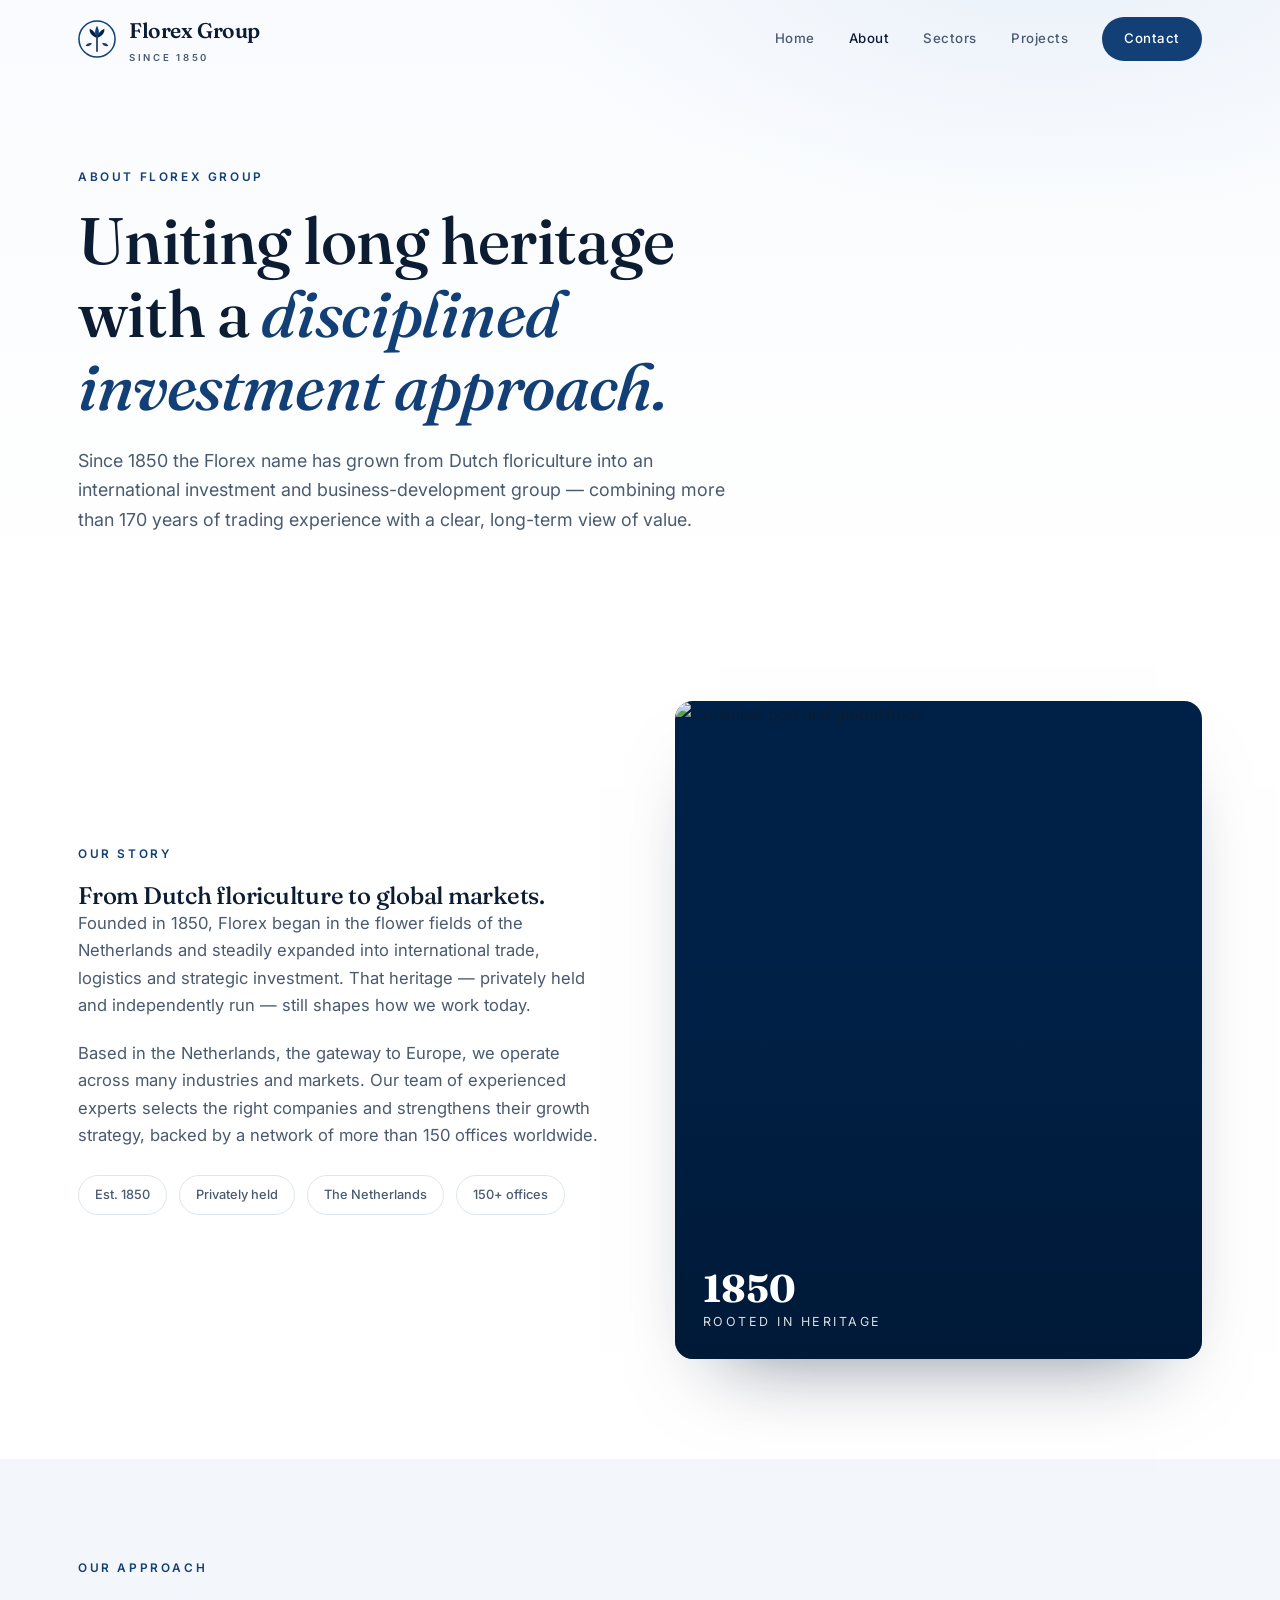
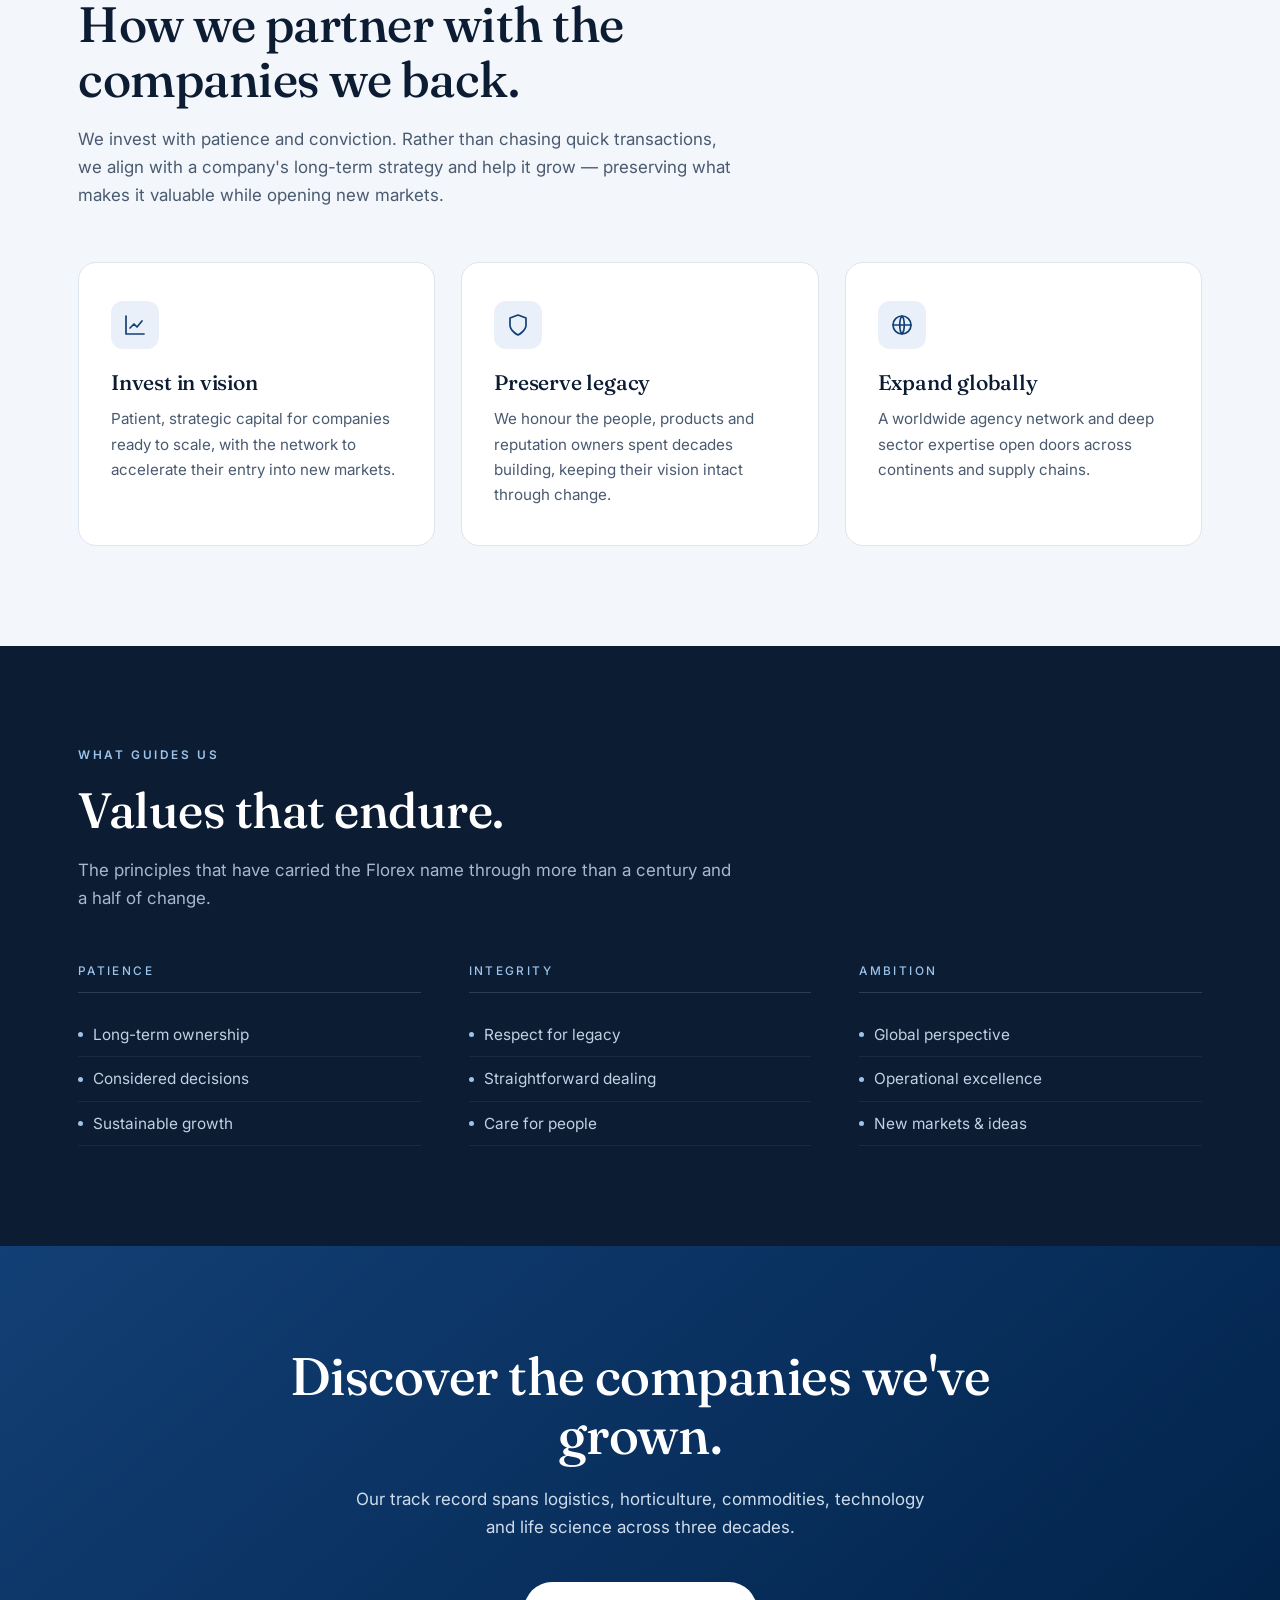
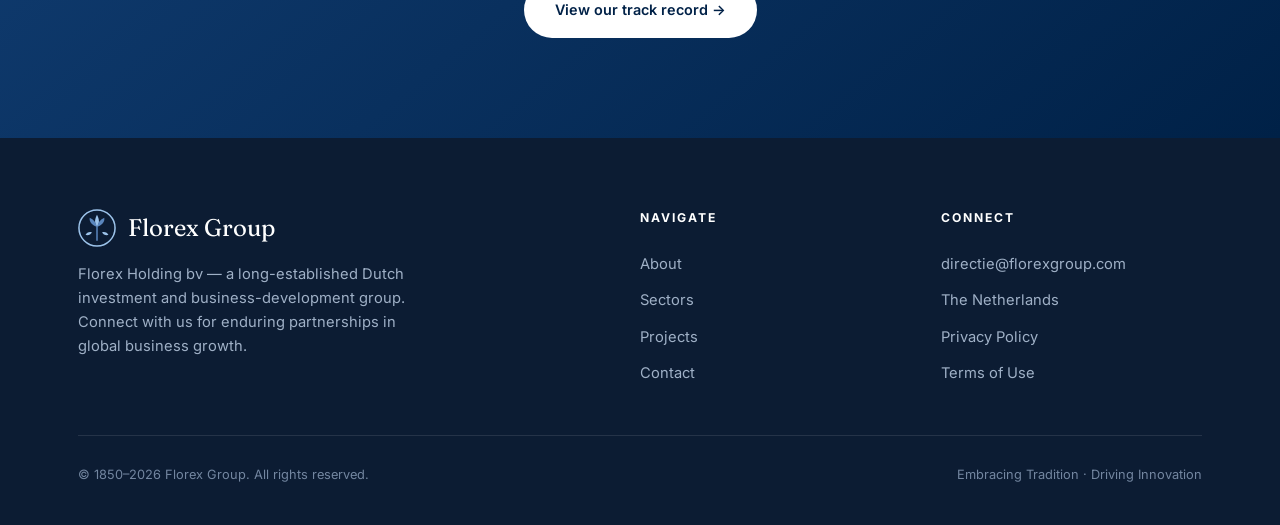
==== about.html @ 35b9a63f "Add files via upload" ====
<!DOCTYPE html>
<html lang="en">
<head>
<meta charset="UTF-8">
<meta name="viewport" content="width=device-width, initial-scale=1.0">
<title>About | Florex Group</title>
<meta name="description" content="Florex Group is a Dutch investment and business-development group established in 1850, uniting long heritage with a disciplined, long-term investment approach.">
<link rel="preconnect" href="https://fonts.googleapis.com">
<link rel="preconnect" href="https://fonts.gstatic.com" crossorigin>
<link href="https://fonts.googleapis.com/css2?family=Fraunces:opsz,wght@9..144,400;9..144,500;9..144,600&family=Inter:wght@300;400;500;600;700&display=swap" rel="stylesheet">
<link rel="stylesheet" href="styles.css">
<noscript><style>.reveal{opacity:1!important;transform:none!important}</style></noscript>
</head>
<body>

<header id="hdr">
  <div class="wrap nav">
    <a href="index.html" class="brand">
      <svg class="logo" viewBox="0 0 40 40" fill="none" aria-hidden="true">
        <circle cx="20" cy="20" r="19" stroke="#123f75" stroke-width="1.6"/>
        <path d="M20 33V19" stroke="#002147" stroke-width="1.6" stroke-linecap="round"/>
        <path d="M20 6C22.7 11 22.7 15 20 19 17.3 15 17.3 11 20 6Z" fill="#123f75"/>
        <path d="M20 19C15.3 16.9 11.7 14 12.3 9.1 16.4 10.5 19 14.1 20 19Z" fill="#002147"/>
        <path d="M20 19C24.7 16.9 28.3 14 27.7 9.1 23.6 10.5 21 14.1 20 19Z" fill="#002147"/>
        <path d="M14.6 24.5C11.6 23.8 9 24.8 8 27.4 11 28 13.6 27 14.6 24.5Z" fill="#123f75"/>
        <path d="M25.4 24.5C28.4 23.8 31 24.8 32 27.4 29 28 26.4 27 25.4 24.5Z" fill="#123f75"/>
      </svg>
      <span>Florex Group<small>Since 1850</small></span>
    </a>
    <nav class="menu" id="menu">
      <a href="index.html">Home</a>
      <a href="about.html" class="active">About</a>
      <a href="sectors.html">Sectors</a>
      <a href="projects.html">Projects</a>
      <a class="cta" href="contact.html">Contact</a>
    </nav>
    <button class="burger" id="burger" aria-label="Menu"><span></span><span></span><span></span></button>
  </div>
</header>

<section class="page-hero">
  <div class="wrap">
    <div class="eyebrow reveal">About Florex Group</div>
    <h1 class="reveal">Uniting long heritage with a <em>disciplined investment approach.</em></h1>
    <p class="reveal">Since 1850 the Florex name has grown from Dutch floriculture into an international investment and business-development group — combining more than 170 years of trading experience with a clear, long-term view of value.</p>
  </div>
</section>

<!-- STORY -->
<section>
  <div class="wrap feature">
    <div class="reveal">
      <div class="eyebrow">Our story</div>
      <h2>From Dutch floriculture to global markets.</h2>
      <p>Founded in 1850, Florex began in the flower fields of the Netherlands and steadily expanded into international trade, logistics and strategic investment. That heritage — privately held and independently run — still shapes how we work today.</p>
      <p>Based in the Netherlands, the gateway to Europe, we operate across many industries and markets. Our team of experienced experts selects the right companies and strengthens their growth strategy, backed by a network of more than 150 offices worldwide.</p>
      <div class="pillars">
        <span class="pill">Est. 1850</span>
        <span class="pill">Privately held</span>
        <span class="pill">The Netherlands</span>
        <span class="pill">150+ offices</span>
      </div>
    </div>
    <div class="feature-visual reveal">
      <img src="https://commons.wikimedia.org/wiki/Special:FilePath/Container%20port%20-%20panoramio.jpg?width=900"
           alt="Container port and global trade" loading="lazy" referrerpolicy="no-referrer">
      <div class="est"><b>1850</b><span>Rooted in heritage</span></div>
    </div>
  </div>
</section>

<!-- APPROACH -->
<section class="alt">
  <div class="wrap">
    <div class="sec-head reveal">
      <div class="eyebrow">Our approach</div>
      <h2>How we partner with the companies we back.</h2>
      <p>We invest with patience and conviction. Rather than chasing quick transactions, we align with a company's long-term strategy and help it grow — preserving what makes it valuable while opening new markets.</p>
    </div>
    <div class="cards3">
      <div class="card reveal">
        <div class="ico"><svg width="24" height="24" viewBox="0 0 24 24" fill="none" stroke="currentColor" stroke-width="1.7" stroke-linecap="round" stroke-linejoin="round"><path d="M3 3v18h18"/><path d="m7 15 4-4 3 3 5-6"/></svg></div>
        <h3>Invest in vision</h3>
        <p>Patient, strategic capital for companies ready to scale, with the network to accelerate their entry into new markets.</p>
      </div>
      <div class="card reveal">
        <div class="ico"><svg width="24" height="24" viewBox="0 0 24 24" fill="none" stroke="currentColor" stroke-width="1.7" stroke-linecap="round" stroke-linejoin="round"><path d="M12 22s8-4 8-10V5l-8-3-8 3v7c0 6 8 10 8 10Z"/></svg></div>
        <h3>Preserve legacy</h3>
        <p>We honour the people, products and reputation owners spent decades building, keeping their vision intact through change.</p>
      </div>
      <div class="card reveal">
        <div class="ico"><svg width="24" height="24" viewBox="0 0 24 24" fill="none" stroke="currentColor" stroke-width="1.7" stroke-linecap="round" stroke-linejoin="round"><circle cx="12" cy="12" r="9"/><path d="M3 12h18M12 3c3 3 3 15 0 18M12 3c-3 3-3 15 0 18"/></svg></div>
        <h3>Expand globally</h3>
        <p>A worldwide agency network and deep sector expertise open doors across continents and supply chains.</p>
      </div>
    </div>
  </div>
</section>

<!-- VALUES -->
<section class="dark">
  <div class="wrap">
    <div class="sec-head reveal">
      <div class="eyebrow">What guides us</div>
      <h2>Values that endure.</h2>
      <p>The principles that have carried the Florex name through more than a century and a half of change.</p>
    </div>
    <div class="exp-cols">
      <div class="exp-col reveal">
        <h4>Patience</h4>
        <ul><li>Long-term ownership</li><li>Considered decisions</li><li>Sustainable growth</li></ul>
      </div>
      <div class="exp-col reveal">
        <h4>Integrity</h4>
        <ul><li>Respect for legacy</li><li>Straightforward dealing</li><li>Care for people</li></ul>
      </div>
      <div class="exp-col reveal">
        <h4>Ambition</h4>
        <ul><li>Global perspective</li><li>Operational excellence</li><li>New markets &amp; ideas</li></ul>
      </div>
    </div>
  </div>
</section>

<!-- CTA -->
<section class="cta-band">
  <div class="wrap reveal">
    <h2>Discover the companies we've grown.</h2>
    <p>Our track record spans logistics, horticulture, commodities, technology and life science across three decades.</p>
    <a class="btn btn-primary" href="projects.html">View our track record →</a>
  </div>
</section>

<footer>
  <div class="wrap">
    <div class="foot-top">
      <div>
        <div class="foot-brand">
          <svg class="logo" viewBox="0 0 40 40" fill="none" aria-hidden="true">
            <circle cx="20" cy="20" r="19" stroke="#9cc3ea" stroke-width="1.6"/>
            <path d="M20 33V19" stroke="#5a86bd" stroke-width="1.6" stroke-linecap="round"/>
            <path d="M20 6C22.7 11 22.7 15 20 19 17.3 15 17.3 11 20 6Z" fill="#9cc3ea"/>
            <path d="M20 19C15.3 16.9 11.7 14 12.3 9.1 16.4 10.5 19 14.1 20 19Z" fill="#5a86bd"/>
            <path d="M20 19C24.7 16.9 28.3 14 27.7 9.1 23.6 10.5 21 14.1 20 19Z" fill="#5a86bd"/>
            <path d="M14.6 24.5C11.6 23.8 9 24.8 8 27.4 11 28 13.6 27 14.6 24.5Z" fill="#9cc3ea"/>
            <path d="M25.4 24.5C28.4 23.8 31 24.8 32 27.4 29 28 26.4 27 25.4 24.5Z" fill="#9cc3ea"/>
          </svg>
          Florex Group
        </div>
        <p>Florex Holding bv — a long-established Dutch investment and business-development group. Connect with us for enduring partnerships in global business growth.</p>
      </div>
      <div class="foot-col">
        <h5>Navigate</h5>
        <a href="about.html">About</a>
        <a href="sectors.html">Sectors</a>
        <a href="projects.html">Projects</a>
        <a href="contact.html">Contact</a>
      </div>
      <div class="foot-col">
        <h5>Connect</h5>
        <a href="mailto:directie@florexgroup.com">directie@florexgroup.com</a>
        <a href="contact.html">The Netherlands</a>
        <a href="#">Privacy Policy</a>
        <a href="#">Terms of Use</a>
      </div>
    </div>
    <div class="foot-bottom">
      <span>© 1850–2026 Florex Group. All rights reserved.</span>
      <span>Embracing Tradition · Driving Innovation</span>
    </div>
  </div>
</footer>

<script src="script.js"></script>
</body>
</html>
---- styles.css ----
/* ============================================================
   Florex Group — shared stylesheet (Oxford blue)
   ============================================================ */
:root{
  --bg:#ffffff;
  --bg-alt:#f3f6fb;
  --ink:#0c1c33;
  --ink-soft:#4a5a70;
  --line:#dde5ef;
  --blue:#123f75;          /* primary */
  --blue-dark:#002147;     /* Oxford blue — hero & dark sections */
  --blue-soft:#e9f0f9;
  --accent:#3f7cc0;        /* brighter accent */
  --accent-light:#9cc3ea;  /* light accent on dark */
  --maxw:1180px;
  --radius:18px;
}
*{box-sizing:border-box;margin:0;padding:0}
html{scroll-behavior:smooth}
body{
  font-family:'Inter',system-ui,-apple-system,sans-serif;
  color:var(--ink);background:var(--bg);line-height:1.65;
  -webkit-font-smoothing:antialiased;overflow-x:hidden;
}
h1,h2,h3,h4{font-family:'Fraunces',Georgia,serif;font-weight:500;line-height:1.12;letter-spacing:-.01em}
a{color:inherit;text-decoration:none}
img{max-width:100%;display:block}
.wrap{max-width:var(--maxw);margin:0 auto;padding:0 28px}
.eyebrow{font-family:'Inter';font-size:.74rem;font-weight:600;letter-spacing:.22em;text-transform:uppercase;color:var(--blue);margin-bottom:18px}

/* ---------- Buttons ---------- */
.btn{display:inline-flex;align-items:center;gap:10px;padding:15px 30px;border-radius:100px;font-weight:600;font-size:.9rem;transition:.25s;cursor:pointer;border:1px solid transparent}
.btn-primary{background:var(--blue);color:#fff}
.btn-primary:hover{background:var(--blue-dark);transform:translateY(-2px);box-shadow:0 14px 30px -12px rgba(18,63,117,.55)}
.btn-ghost{border-color:var(--line);color:var(--ink)}
.btn-ghost:hover{border-color:var(--blue);color:var(--blue)}

/* ---------- Header ---------- */
header{position:fixed;top:0;left:0;right:0;z-index:100;transition:.35s ease;background:rgba(255,255,255,0);border-bottom:1px solid transparent}
header.scrolled{background:rgba(255,255,255,.9);backdrop-filter:blur(14px);border-bottom:1px solid var(--line)}
.nav{display:flex;align-items:center;justify-content:space-between;height:78px}
.brand{display:flex;align-items:center;gap:13px;font-family:'Fraunces';font-size:1.32rem;font-weight:600;letter-spacing:-.02em}
.logo{width:38px;height:38px;flex:none}
.brand small{display:block;font-family:'Inter';font-size:.6rem;font-weight:600;letter-spacing:.28em;text-transform:uppercase;color:var(--ink-soft);margin-top:2px}
.menu{display:flex;gap:34px;align-items:center}
.menu a{font-size:.83rem;font-weight:500;letter-spacing:.04em;color:var(--ink-soft);transition:.2s}
.menu a:hover,.menu a.active{color:var(--ink)}
.menu a.cta{background:var(--blue);color:#fff;padding:11px 22px;border-radius:100px}
.menu a.cta:hover{background:var(--blue-dark)}
.burger{display:none;flex-direction:column;gap:5px;cursor:pointer;background:none;border:0}
.burger span{width:24px;height:2px;background:var(--ink);transition:.3s}

/* header sitting over a dark hero (home) */
header.on-dark:not(.scrolled) .brand{color:#fff}
header.on-dark:not(.scrolled) .brand small{color:rgba(255,255,255,.78)}
header.on-dark:not(.scrolled) .brand .logo circle{stroke:var(--accent-light)}
header.on-dark:not(.scrolled) .brand .logo path{fill:#cfe0f4;stroke:#cfe0f4}
header.on-dark:not(.scrolled) .burger span{background:#fff}
@media(min-width:901px){
  header.on-dark:not(.scrolled) .menu a{color:rgba(255,255,255,.85)}
  header.on-dark:not(.scrolled) .menu a:hover,header.on-dark:not(.scrolled) .menu a.active{color:#fff}
  header.on-dark:not(.scrolled) .menu a.cta{background:#fff;color:var(--blue-dark)}
  header.on-dark:not(.scrolled) .menu a.cta:hover{background:#eaf1fb}
}

/* ---------- Page hero (inner pages) ---------- */
.page-hero{padding:168px 0 66px;background:
  radial-gradient(900px 500px at 82% -12%, var(--blue-soft) 0%, rgba(233,240,249,0) 60%),
  linear-gradient(180deg,#f9fbfe,#fff)}
.page-hero .eyebrow{margin-bottom:16px}
.page-hero h1{font-size:clamp(2.4rem,5.4vw,4.1rem);max-width:17ch}
.page-hero h1 em{font-style:italic;color:var(--blue)}
.page-hero p{font-size:1.12rem;color:var(--ink-soft);max-width:60ch;margin-top:22px}

/* ---------- Home hero ---------- */
.hero{position:relative;padding:170px 0 92px;overflow:hidden;color:#eaf1fb}
.hero-bg{position:absolute;inset:0;z-index:-1;background:var(--blue-dark)}
.hero-grid{display:grid;grid-template-columns:1.05fr .95fr;gap:60px;align-items:center}
.wordmark{display:inline-flex;align-items:center;gap:10px;font-family:'Fraunces';font-weight:600;font-size:1rem;letter-spacing:.02em;color:var(--accent-light);margin-bottom:22px}
.wordmark::after{content:"";flex:1;height:1px;width:54px;background:linear-gradient(90deg,var(--accent-light),transparent)}
.hero h1{font-size:clamp(2.5rem,5.2vw,4.4rem);max-width:16ch;color:#fff}
.hero h1 em{font-style:italic;color:var(--accent-light)}
.hero p.lead{font-size:1.14rem;color:#c4d4e8;max-width:52ch;margin-top:26px}
.hero-actions{display:flex;gap:16px;flex-wrap:wrap;margin-top:38px}
.hero .btn-primary{background:#fff;color:var(--blue-dark)}
.hero .btn-primary:hover{background:#eaf1fb;box-shadow:0 14px 30px -12px rgba(0,0,0,.45)}
.hero .btn-ghost{border-color:rgba(255,255,255,.35);color:#fff}
.hero .btn-ghost:hover{border-color:#fff;color:#fff}

.hero-media{position:relative}
.hero-photo{position:relative;aspect-ratio:4/5;border-radius:26px;overflow:hidden;box-shadow:0 40px 80px -40px rgba(0,20,50,.65);border:1px solid rgba(255,255,255,.12)}
.hero-photo img{width:100%;height:100%;object-fit:cover;transform:scale(1.02);transition:transform 8s ease}
.hero-photo:hover img{transform:scale(1.1)}
.hero-photo::after{content:"";position:absolute;inset:0;background:linear-gradient(180deg,rgba(0,33,71,0) 55%,rgba(0,20,45,.5) 100%)}
.photo-cap{position:absolute;left:20px;bottom:18px;z-index:2;color:#fff;font-size:.78rem;letter-spacing:.03em;text-shadow:0 1px 8px rgba(0,0,0,.6)}
.hero-badge{position:absolute;top:-22px;left:-22px;z-index:3;background:#fff;border:1px solid var(--line);border-radius:18px;padding:16px 20px;box-shadow:0 20px 40px -22px rgba(0,20,50,.5)}
.hero-badge b{font-family:'Fraunces';font-size:1.7rem;color:var(--blue);display:block;line-height:1}
.hero-badge span{font-size:.64rem;letter-spacing:.22em;text-transform:uppercase;color:var(--ink-soft)}
.hero-chip{position:absolute;bottom:-20px;right:-14px;z-index:3;background:var(--ink);color:#eaf1fb;border-radius:14px;padding:13px 18px;box-shadow:0 20px 40px -22px rgba(0,20,50,.6);display:flex;align-items:center;gap:10px;font-size:.82rem;font-weight:500}
.hero-chip svg{color:var(--accent-light);flex:none}

/* ---------- Stats ---------- */
.stats{display:grid;grid-template-columns:repeat(4,1fr);gap:26px;margin-top:80px;padding-top:50px;border-top:1px solid rgba(255,255,255,.18)}
.stat .num{font-family:'Fraunces';font-size:clamp(2.1rem,4vw,3rem);color:#fff;line-height:1}
.stat .num span{color:var(--accent-light)}
.stat .lbl{font-size:.82rem;color:#aec2dc;margin-top:10px;letter-spacing:.02em}
.stats.on-light{border-top-color:var(--line)}
.stats.on-light .num{color:var(--ink)}
.stats.on-light .num span{color:var(--blue)}
.stats.on-light .lbl{color:var(--ink-soft)}

/* ---------- Section base ---------- */
section{padding:100px 0}
.sec-head{max-width:660px;margin-bottom:52px}
.sec-head.center{margin-left:auto;margin-right:auto;text-align:center}
.sec-head h2{font-size:clamp(2rem,4vw,3.1rem)}
.sec-head p{color:var(--ink-soft);font-size:1.06rem;margin-top:18px}
.alt{background:var(--bg-alt)}

/* ---------- Two-column feature ---------- */
.feature{display:grid;grid-template-columns:1fr 1fr;gap:70px;align-items:center}
.feature p{color:var(--ink-soft);font-size:1.04rem;margin-bottom:20px}
.feature-visual{position:relative;aspect-ratio:4/5;border-radius:var(--radius);overflow:hidden;background:var(--blue-dark);box-shadow:0 40px 80px -46px rgba(0,20,50,.55)}
.feature-visual img{position:absolute;inset:0;width:100%;height:100%;object-fit:cover}
.feature-visual::after{content:"";position:absolute;inset:0;background:linear-gradient(180deg,rgba(0,33,71,.05) 40%,rgba(0,20,45,.6) 100%)}
.feature-visual .est{position:absolute;left:28px;bottom:26px;color:#fff;z-index:2}
.feature-visual .est b{font-family:'Fraunces';font-size:2.4rem;display:block;line-height:1}
.feature-visual .est span{font-size:.78rem;letter-spacing:.2em;text-transform:uppercase;opacity:.85}
.pillars{display:flex;gap:12px;flex-wrap:wrap;margin-top:26px}
.pill{font-size:.8rem;font-weight:500;padding:8px 16px;border-radius:100px;background:#fff;border:1px solid var(--line);color:var(--ink-soft)}

/* ---------- Approach cards ---------- */
.cards3{display:grid;grid-template-columns:repeat(3,1fr);gap:26px}
.card{background:#fff;border:1px solid var(--line);border-radius:var(--radius);padding:38px 32px;transition:.3s}
.card:hover{transform:translateY(-6px);box-shadow:0 24px 48px -28px rgba(0,20,50,.28);border-color:var(--blue-soft)}
.card .ico{width:48px;height:48px;border-radius:12px;background:var(--blue-soft);display:flex;align-items:center;justify-content:center;margin-bottom:22px;color:var(--blue)}
.card h3{font-size:1.32rem;margin-bottom:12px}
.card p{color:var(--ink-soft);font-size:.95rem}

/* ---------- Sector image cards ---------- */
.sector-grid{display:grid;grid-template-columns:repeat(3,1fr);gap:24px}
.sector{position:relative;border-radius:var(--radius);overflow:hidden;aspect-ratio:4/3;background:var(--blue-dark);border:1px solid var(--line)}
.sector img{position:absolute;inset:0;width:100%;height:100%;object-fit:cover;transition:transform .6s ease}
.sector:hover img{transform:scale(1.07)}
.sector::after{content:"";position:absolute;inset:0;background:linear-gradient(180deg,rgba(0,20,45,.05) 30%,rgba(0,18,40,.82) 100%)}
.sector .label{position:absolute;left:22px;right:22px;bottom:20px;z-index:2;color:#fff}
.sector .label h3{font-size:1.3rem;margin-bottom:6px}
.sector .label p{font-size:.85rem;color:#cfdcec;line-height:1.5}
.sector .tagpill{position:absolute;top:16px;left:16px;z-index:2;font-size:.66rem;font-weight:600;letter-spacing:.12em;text-transform:uppercase;color:#fff;background:rgba(255,255,255,.16);backdrop-filter:blur(4px);padding:6px 12px;border-radius:100px}

/* ---------- Expertise lists (dark) ---------- */
.dark{background:var(--ink);color:#dbe5f1}
.dark .sec-head h2{color:#fff}
.dark .sec-head p{color:#a8b8cd}
.dark .eyebrow{color:var(--accent-light)}
.exp-cols{display:grid;grid-template-columns:repeat(3,1fr);gap:48px}
.exp-col h4{font-family:'Inter';font-size:.74rem;letter-spacing:.2em;text-transform:uppercase;color:var(--accent-light);margin-bottom:20px;padding-bottom:14px;border-bottom:1px solid rgba(255,255,255,.14)}
.exp-col ul{list-style:none}
.exp-col li{padding:9px 0;font-size:.96rem;color:#c3d0e2;border-bottom:1px solid rgba(255,255,255,.06);transition:.2s;display:flex;align-items:center;gap:10px}
.exp-col li:hover{color:#fff;padding-left:6px}
.exp-col li::before{content:"";width:5px;height:5px;border-radius:50%;background:var(--accent-light);flex:none}

/* ---------- Projects grid ---------- */
.filters{display:flex;gap:10px;flex-wrap:wrap;margin-top:36px}
.filters button{font-family:'Inter';font-size:.82rem;font-weight:500;padding:9px 18px;border-radius:100px;border:1px solid var(--line);background:#fff;color:var(--ink-soft);cursor:pointer;transition:.22s}
.filters button:hover{border-color:var(--blue);color:var(--blue)}
.filters button.active{background:var(--blue);border-color:var(--blue);color:#fff}
.grid{display:grid;grid-template-columns:repeat(3,1fr);gap:26px}
.proj{background:#fff;border:1px solid var(--line);border-radius:var(--radius);padding:32px 30px 34px;display:flex;flex-direction:column;transition:.32s;position:relative;overflow:hidden}
.proj::before{content:"";position:absolute;left:0;top:0;height:3px;width:0;background:var(--blue);transition:.4s}
.proj:hover{transform:translateY(-6px);box-shadow:0 26px 52px -30px rgba(0,20,50,.32);border-color:var(--blue-soft)}
.proj:hover::before{width:100%}
.proj .top{display:flex;justify-content:space-between;align-items:center;margin-bottom:20px}
.tag{font-size:.68rem;font-weight:600;letter-spacing:.12em;text-transform:uppercase;color:var(--blue);background:var(--blue-soft);padding:6px 12px;border-radius:100px}
.yr{font-size:.8rem;color:var(--ink-soft);font-weight:500}
.proj h3{font-size:1.42rem;margin-bottom:14px}
.proj p{color:var(--ink-soft);font-size:.94rem;flex:1}
.metrics{display:flex;gap:22px;margin:20px 0 4px;padding-top:18px;border-top:1px solid var(--line)}
.metrics .m b{font-family:'Fraunces';font-size:1.35rem;color:var(--ink);display:block;line-height:1}
.metrics .m span{font-size:.72rem;color:var(--ink-soft);letter-spacing:.02em}
.outcome{margin-top:18px;font-size:.8rem;font-weight:600;color:var(--blue);display:flex;align-items:center;gap:8px}
.outcome svg{flex:none}

/* ---------- Contact ---------- */
.contact-grid{display:grid;grid-template-columns:1.1fr .9fr;gap:60px;align-items:start}
.contact-card{background:#fff;border:1px solid var(--line);border-radius:var(--radius);padding:34px 32px;box-shadow:0 24px 48px -34px rgba(0,20,50,.3)}
.contact-item{display:flex;gap:16px;padding:18px 0;border-bottom:1px solid var(--line)}
.contact-item:last-child{border-bottom:0}
.contact-item .ico{width:42px;height:42px;border-radius:11px;background:var(--blue-soft);color:var(--blue);display:flex;align-items:center;justify-content:center;flex:none}
.contact-item h4{font-family:'Inter';font-size:.7rem;letter-spacing:.16em;text-transform:uppercase;color:var(--ink-soft);margin-bottom:4px}
.contact-item a,.contact-item p{font-size:1rem;color:var(--ink)}
.contact-item a:hover{color:var(--blue)}

/* ---------- CTA band ---------- */
.cta-band{background:linear-gradient(140deg,var(--blue) 0%,var(--blue-dark) 100%);color:#fff;text-align:center}
.cta-band h2{font-size:clamp(2.1rem,4.5vw,3.3rem);max-width:22ch;margin:0 auto}
.cta-band p{color:#cfdcec;max-width:54ch;margin:22px auto 40px;font-size:1.06rem}
.cta-band .btn-primary{background:#fff;color:var(--blue-dark)}
.cta-band .btn-primary:hover{background:#eef3fb;box-shadow:0 14px 30px -12px rgba(0,0,0,.4)}

/* ---------- Footer ---------- */
footer{background:var(--ink);color:#9fb0c6;padding:70px 0 40px}
.foot-top{display:grid;grid-template-columns:2fr 1fr 1fr;gap:40px;padding-bottom:44px;border-bottom:1px solid rgba(255,255,255,.1)}
.foot-brand{font-family:'Fraunces';font-size:1.5rem;color:#fff;margin-bottom:14px;display:flex;align-items:center;gap:12px}
.foot-top p{font-size:.92rem;max-width:38ch}
.foot-col h5{color:#fff;font-family:'Inter';font-size:.76rem;letter-spacing:.16em;text-transform:uppercase;margin-bottom:18px}
.foot-col a{display:block;font-size:.92rem;padding:6px 0;color:#9fb0c6;transition:.2s}
.foot-col a:hover{color:var(--accent-light)}
.foot-bottom{padding-top:28px;font-size:.8rem;color:#7386a0;display:flex;justify-content:space-between;flex-wrap:wrap;gap:12px}

/* ---------- Reveal ---------- */
.reveal{opacity:0;transform:translateY(24px);transition:.7s cubic-bezier(.2,.7,.2,1)}
.reveal.in{opacity:1;transform:none}

/* ---------- Responsive ---------- */
@media(max-width:900px){
  .menu{position:fixed;inset:78px 0 auto 0;background:#fff;flex-direction:column;gap:0;padding:14px 28px 26px;border-bottom:1px solid var(--line);transform:translateY(-150%);transition:.4s;box-shadow:0 20px 40px -20px rgba(0,0,0,.2)}
  .menu.open{transform:none}
  .menu a{padding:14px 0;width:100%;border-bottom:1px solid var(--line);color:var(--ink-soft)}
  .menu a.cta{text-align:center;margin-top:12px;border-bottom:0;color:#fff}
  .burger{display:flex}
  .hero-grid,.feature,.cards3,.sector-grid,.exp-cols,.grid,.foot-top,.contact-grid{grid-template-columns:1fr}
  .stats{grid-template-columns:1fr 1fr;gap:30px}
  section{padding:72px 0}
  .hero{padding:128px 0 68px}
  .hero-grid{gap:52px}
  .hero-media{max-width:440px}
  .hero-badge{left:-8px}.hero-chip{right:6px}
  .page-hero{padding:138px 0 48px}
}
@media(max-width:900px) and (min-width:600px){
  .cards3,.sector-grid,.exp-cols,.grid{grid-template-columns:1fr 1fr}
}
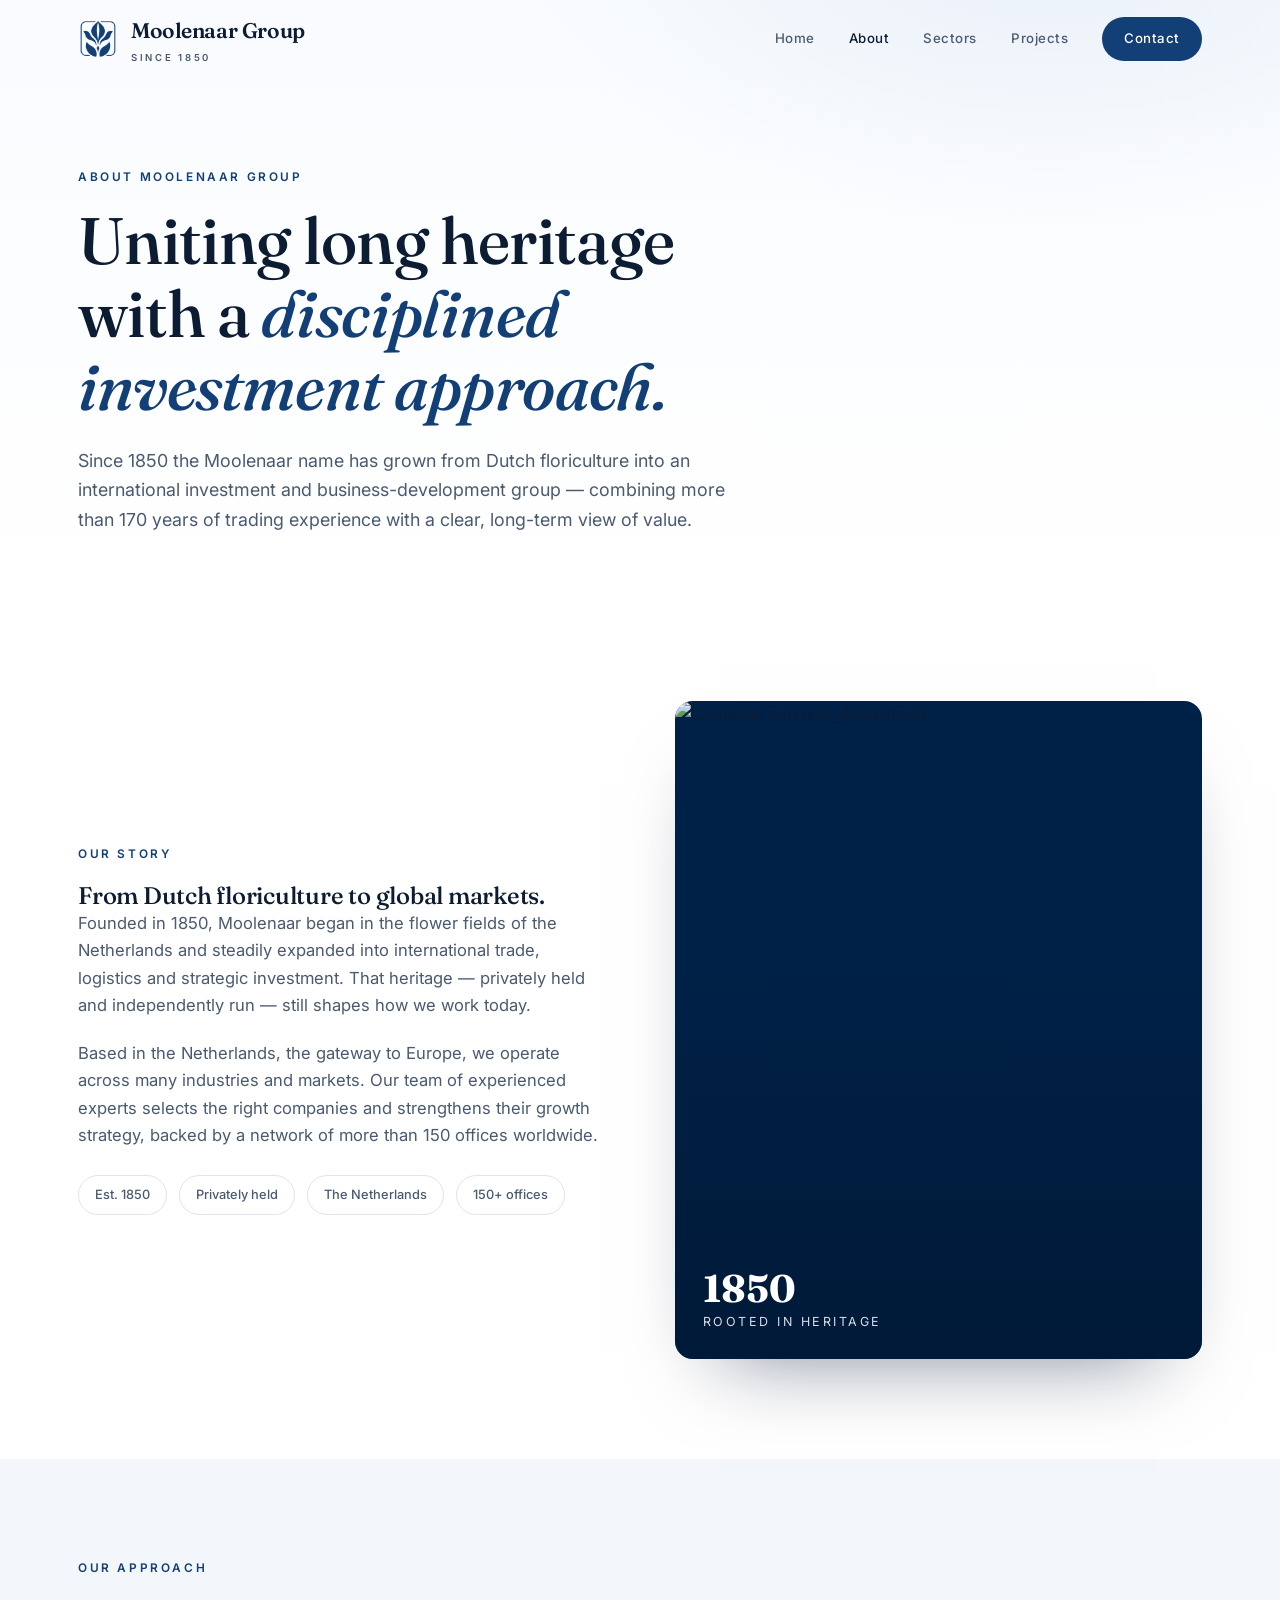
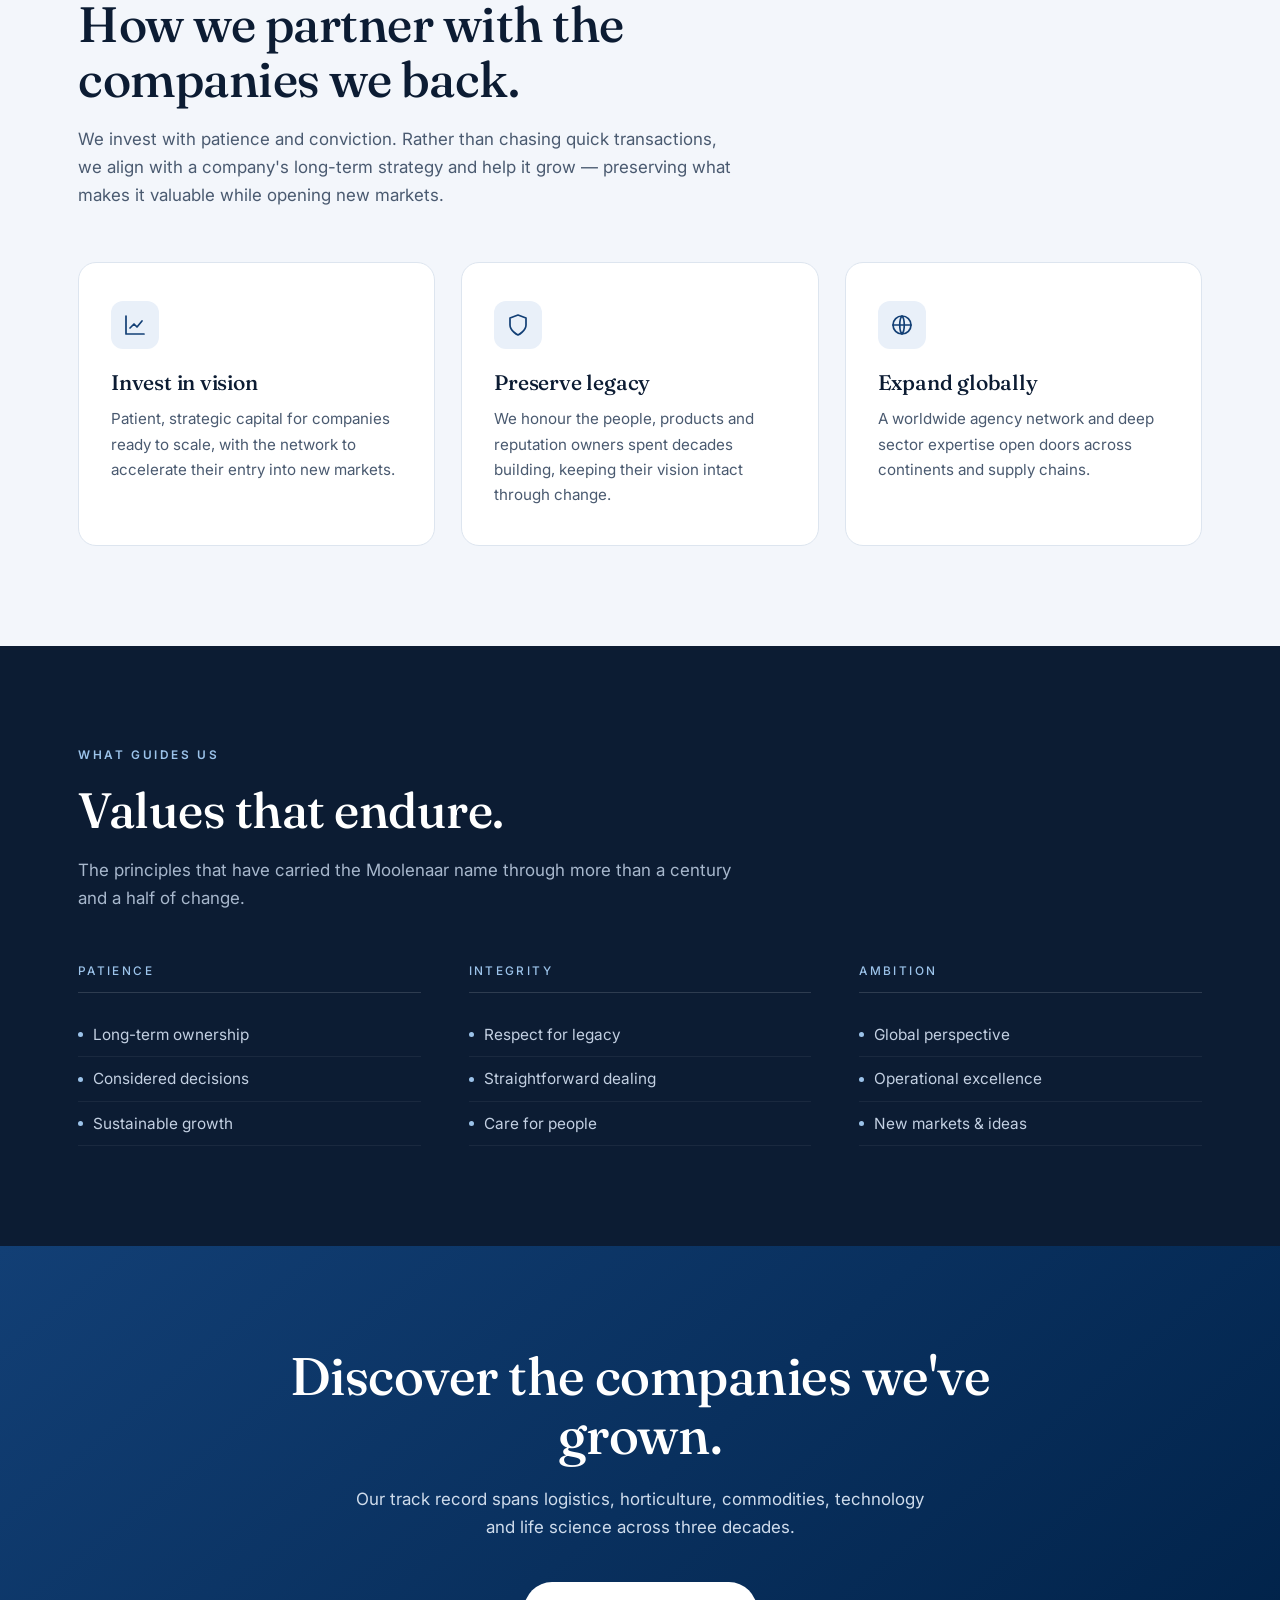
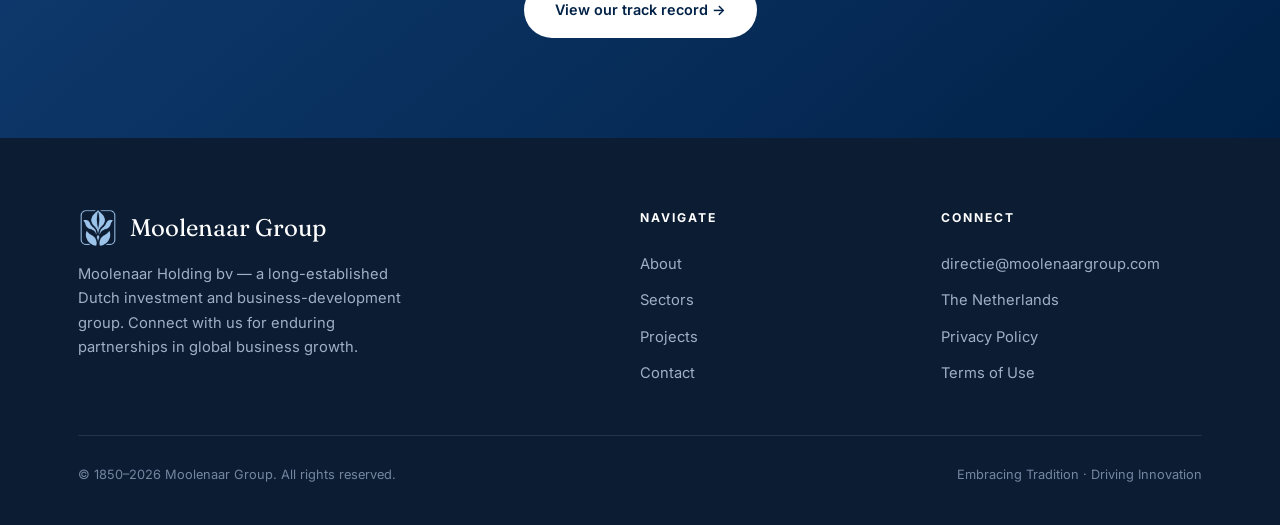
==== commit d8f27334: "Add files via upload" ====
--- a/about.html
+++ b/about.html
@@ -3,12 +3,13 @@
 <head>
 <meta charset="UTF-8">
 <meta name="viewport" content="width=device-width, initial-scale=1.0">
-<title>About | Florex Group</title>
-<meta name="description" content="Florex Group is a Dutch investment and business-development group established in 1850, uniting long heritage with a disciplined, long-term investment approach.">
+<title>About | Moolenaar Group</title>
+<meta name="description" content="Moolenaar Group is a Dutch investment and business-development group established in 1850, uniting long heritage with a disciplined, long-term investment approach.">
 <link rel="preconnect" href="https://fonts.googleapis.com">
 <link rel="preconnect" href="https://fonts.gstatic.com" crossorigin>
 <link href="https://fonts.googleapis.com/css2?family=Fraunces:opsz,wght@9..144,400;9..144,500;9..144,600&family=Inter:wght@300;400;500;600;700&display=swap" rel="stylesheet">
 <link rel="stylesheet" href="styles.css">
+<link rel="icon" type="image/png" href="logo-icon.png">
 <noscript><style>.reveal{opacity:1!important;transform:none!important}</style></noscript>
 </head>
 <body>
@@ -16,16 +17,8 @@
 <header id="hdr">
   <div class="wrap nav">
     <a href="index.html" class="brand">
-      <svg class="logo" viewBox="0 0 40 40" fill="none" aria-hidden="true">
-        <circle cx="20" cy="20" r="19" stroke="#123f75" stroke-width="1.6"/>
-        <path d="M20 33V19" stroke="#002147" stroke-width="1.6" stroke-linecap="round"/>
-        <path d="M20 6C22.7 11 22.7 15 20 19 17.3 15 17.3 11 20 6Z" fill="#123f75"/>
-        <path d="M20 19C15.3 16.9 11.7 14 12.3 9.1 16.4 10.5 19 14.1 20 19Z" fill="#002147"/>
-        <path d="M20 19C24.7 16.9 28.3 14 27.7 9.1 23.6 10.5 21 14.1 20 19Z" fill="#002147"/>
-        <path d="M14.6 24.5C11.6 23.8 9 24.8 8 27.4 11 28 13.6 27 14.6 24.5Z" fill="#123f75"/>
-        <path d="M25.4 24.5C28.4 23.8 31 24.8 32 27.4 29 28 26.4 27 25.4 24.5Z" fill="#123f75"/>
-      </svg>
-      <span>Florex Group<small>Since 1850</small></span>
+      <span class="logo" aria-hidden="true"></span>
+      <span>Moolenaar Group<small>Since 1850</small></span>
     </a>
     <nav class="menu" id="menu">
       <a href="index.html">Home</a>
@@ -40,9 +33,9 @@
 
 <section class="page-hero">
   <div class="wrap">
-    <div class="eyebrow reveal">About Florex Group</div>
+    <div class="eyebrow reveal">About Moolenaar Group</div>
     <h1 class="reveal">Uniting long heritage with a <em>disciplined investment approach.</em></h1>
-    <p class="reveal">Since 1850 the Florex name has grown from Dutch floriculture into an international investment and business-development group — combining more than 170 years of trading experience with a clear, long-term view of value.</p>
+    <p class="reveal">Since 1850 the Moolenaar name has grown from Dutch floriculture into an international investment and business-development group — combining more than 170 years of trading experience with a clear, long-term view of value.</p>
   </div>
 </section>
 
@@ -52,7 +45,7 @@
     <div class="reveal">
       <div class="eyebrow">Our story</div>
       <h2>From Dutch floriculture to global markets.</h2>
-      <p>Founded in 1850, Florex began in the flower fields of the Netherlands and steadily expanded into international trade, logistics and strategic investment. That heritage — privately held and independently run — still shapes how we work today.</p>
+      <p>Founded in 1850, Moolenaar began in the flower fields of the Netherlands and steadily expanded into international trade, logistics and strategic investment. That heritage — privately held and independently run — still shapes how we work today.</p>
       <p>Based in the Netherlands, the gateway to Europe, we operate across many industries and markets. Our team of experienced experts selects the right companies and strengthens their growth strategy, backed by a network of more than 150 offices worldwide.</p>
       <div class="pillars">
         <span class="pill">Est. 1850</span>
@@ -103,7 +96,7 @@
     <div class="sec-head reveal">
       <div class="eyebrow">What guides us</div>
       <h2>Values that endure.</h2>
-      <p>The principles that have carried the Florex name through more than a century and a half of change.</p>
+      <p>The principles that have carried the Moolenaar name through more than a century and a half of change.</p>
     </div>
     <div class="exp-cols">
       <div class="exp-col reveal">
@@ -136,18 +129,10 @@
     <div class="foot-top">
       <div>
         <div class="foot-brand">
-          <svg class="logo" viewBox="0 0 40 40" fill="none" aria-hidden="true">
-            <circle cx="20" cy="20" r="19" stroke="#9cc3ea" stroke-width="1.6"/>
-            <path d="M20 33V19" stroke="#5a86bd" stroke-width="1.6" stroke-linecap="round"/>
-            <path d="M20 6C22.7 11 22.7 15 20 19 17.3 15 17.3 11 20 6Z" fill="#9cc3ea"/>
-            <path d="M20 19C15.3 16.9 11.7 14 12.3 9.1 16.4 10.5 19 14.1 20 19Z" fill="#5a86bd"/>
-            <path d="M20 19C24.7 16.9 28.3 14 27.7 9.1 23.6 10.5 21 14.1 20 19Z" fill="#5a86bd"/>
-            <path d="M14.6 24.5C11.6 23.8 9 24.8 8 27.4 11 28 13.6 27 14.6 24.5Z" fill="#9cc3ea"/>
-            <path d="M25.4 24.5C28.4 23.8 31 24.8 32 27.4 29 28 26.4 27 25.4 24.5Z" fill="#9cc3ea"/>
-          </svg>
-          Florex Group
+          <span class="logo" aria-hidden="true"></span>
+          Moolenaar Group
         </div>
-        <p>Florex Holding bv — a long-established Dutch investment and business-development group. Connect with us for enduring partnerships in global business growth.</p>
+        <p>Moolenaar Holding bv — a long-established Dutch investment and business-development group. Connect with us for enduring partnerships in global business growth.</p>
       </div>
       <div class="foot-col">
         <h5>Navigate</h5>
@@ -158,14 +143,14 @@
       </div>
       <div class="foot-col">
         <h5>Connect</h5>
-        <a href="mailto:directie@florexgroup.com">directie@florexgroup.com</a>
+        <a href="mailto:directie@moolenaargroup.com">directie@moolenaargroup.com</a>
         <a href="contact.html">The Netherlands</a>
         <a href="#">Privacy Policy</a>
         <a href="#">Terms of Use</a>
       </div>
     </div>
     <div class="foot-bottom">
-      <span>© 1850–2026 Florex Group. All rights reserved.</span>
+      <span>© 1850–2026 Moolenaar Group. All rights reserved.</span>
       <span>Embracing Tradition · Driving Innovation</span>
     </div>
   </div>
--- a/styles.css
+++ b/styles.css
@@ -1,5 +1,5 @@
 /* ============================================================
-   Florex Group — shared stylesheet (Oxford blue)
+   Moolenaar Group — shared stylesheet (Oxford blue)
    ============================================================ */
 :root{
   --bg:#ffffff;
@@ -40,7 +40,9 @@
 header.scrolled{background:rgba(255,255,255,.9);backdrop-filter:blur(14px);border-bottom:1px solid var(--line)}
 .nav{display:flex;align-items:center;justify-content:space-between;height:78px}
 .brand{display:flex;align-items:center;gap:13px;font-family:'Fraunces';font-size:1.32rem;font-weight:600;letter-spacing:-.02em}
-.logo{width:38px;height:38px;flex:none}
+.logo{display:inline-block;width:40px;height:40px;flex:none;color:var(--blue);background-color:currentColor;-webkit-mask:url(logo-icon.png) center/contain no-repeat;mask:url(logo-icon.png) center/contain no-repeat}
+.wordmark .logo{color:#cfe0f4}
+footer .logo{color:var(--accent-light)}
 .brand small{display:block;font-family:'Inter';font-size:.6rem;font-weight:600;letter-spacing:.28em;text-transform:uppercase;color:var(--ink-soft);margin-top:2px}
 .menu{display:flex;gap:34px;align-items:center}
 .menu a{font-size:.83rem;font-weight:500;letter-spacing:.04em;color:var(--ink-soft);transition:.2s}
@@ -53,8 +55,7 @@
 /* header sitting over a dark hero (home) */
 header.on-dark:not(.scrolled) .brand{color:#fff}
 header.on-dark:not(.scrolled) .brand small{color:rgba(255,255,255,.78)}
-header.on-dark:not(.scrolled) .brand .logo circle{stroke:var(--accent-light)}
-header.on-dark:not(.scrolled) .brand .logo path{fill:#cfe0f4;stroke:#cfe0f4}
+header.on-dark:not(.scrolled) .brand .logo{color:#dbe8f7}
 header.on-dark:not(.scrolled) .burger span{background:#fff}
 @media(min-width:901px){
   header.on-dark:not(.scrolled) .menu a{color:rgba(255,255,255,.85)}
@@ -73,12 +74,20 @@
 .page-hero p{font-size:1.12rem;color:var(--ink-soft);max-width:60ch;margin-top:22px}
 
 /* ---------- Home hero ---------- */
-.hero{position:relative;padding:170px 0 92px;overflow:hidden;color:#eaf1fb}
-.hero-bg{position:absolute;inset:0;z-index:-1;background:var(--blue-dark)}
-.hero-grid{display:grid;grid-template-columns:1.05fr .95fr;gap:60px;align-items:center}
-.wordmark{display:inline-flex;align-items:center;gap:10px;font-family:'Fraunces';font-weight:600;font-size:1rem;letter-spacing:.02em;color:var(--accent-light);margin-bottom:22px}
-.wordmark::after{content:"";flex:1;height:1px;width:54px;background:linear-gradient(90deg,var(--accent-light),transparent)}
-.hero h1{font-size:clamp(2.5rem,5.2vw,4.4rem);max-width:16ch;color:#fff}
+.hero{position:relative;padding:174px 0 0;overflow:hidden;color:#eaf1fb;border-bottom:1px solid rgba(255,255,255,.09)}
+.hero-bg{position:absolute;inset:0;z-index:-2;background:
+  radial-gradient(1150px 640px at 82% -6%, #15406c 0%, rgba(21,64,108,0) 58%),
+  radial-gradient(900px 720px at -6% 108%, #061c3a 0%, rgba(6,28,58,0) 55%),
+  linear-gradient(180deg,#002147 0%, #001630 100%)}
+.hero::before{content:"";position:absolute;inset:0;z-index:-1;pointer-events:none;
+  background-image:radial-gradient(rgba(255,255,255,.055) 1px, transparent 1.4px);
+  background-size:24px 24px;
+  -webkit-mask-image:linear-gradient(180deg,rgba(0,0,0,.85),transparent 66%);
+  mask-image:linear-gradient(180deg,rgba(0,0,0,.85),transparent 66%)}
+.hero-grid{display:grid;grid-template-columns:1.05fr .95fr;gap:60px;align-items:center;padding-bottom:88px}
+.wordmark{display:inline-flex;align-items:center;gap:11px;font-family:'Fraunces';font-weight:600;font-size:1rem;letter-spacing:.02em;color:var(--accent-light);margin-bottom:24px;padding:7px 16px 7px 8px;border:1px solid rgba(255,255,255,.16);border-radius:100px;background:rgba(255,255,255,.04)}
+.wordmark::after{content:"";flex:none;height:1px;width:40px;background:linear-gradient(90deg,var(--accent-light),transparent)}
+.hero h1{font-size:clamp(2.5rem,5.2vw,4.5rem);max-width:16ch;color:#fff}
 .hero h1 em{font-style:italic;color:var(--accent-light)}
 .hero p.lead{font-size:1.14rem;color:#c4d4e8;max-width:52ch;margin-top:26px}
 .hero-actions{display:flex;gap:16px;flex-wrap:wrap;margin-top:38px}
@@ -100,7 +109,10 @@
 .hero-chip svg{color:var(--accent-light);flex:none}
 
 /* ---------- Stats ---------- */
-.stats{display:grid;grid-template-columns:repeat(4,1fr);gap:26px;margin-top:80px;padding-top:50px;border-top:1px solid rgba(255,255,255,.18)}
+.stats{display:grid;grid-template-columns:repeat(4,1fr);gap:0;margin-top:0;padding:46px 0 54px;border-top:1px solid rgba(255,255,255,.16)}
+.stat{padding:0 30px;position:relative}
+.stat:first-child{padding-left:0}
+.stat + .stat::before{content:"";position:absolute;left:0;top:4px;bottom:4px;width:1px;background:rgba(255,255,255,.13)}
 .stat .num{font-family:'Fraunces';font-size:clamp(2.1rem,4vw,3rem);color:#fff;line-height:1}
 .stat .num span{color:var(--accent-light)}
 .stat .lbl{font-size:.82rem;color:#aec2dc;margin-top:10px;letter-spacing:.02em}
@@ -220,7 +232,9 @@
   .menu a.cta{text-align:center;margin-top:12px;border-bottom:0;color:#fff}
   .burger{display:flex}
   .hero-grid,.feature,.cards3,.sector-grid,.exp-cols,.grid,.foot-top,.contact-grid{grid-template-columns:1fr}
-  .stats{grid-template-columns:1fr 1fr;gap:30px}
+  .stats{grid-template-columns:1fr 1fr;gap:30px;padding:40px 0 4px}
+  .stat{padding:0}
+  .stat + .stat::before{display:none}
   section{padding:72px 0}
   .hero{padding:128px 0 68px}
   .hero-grid{gap:52px}
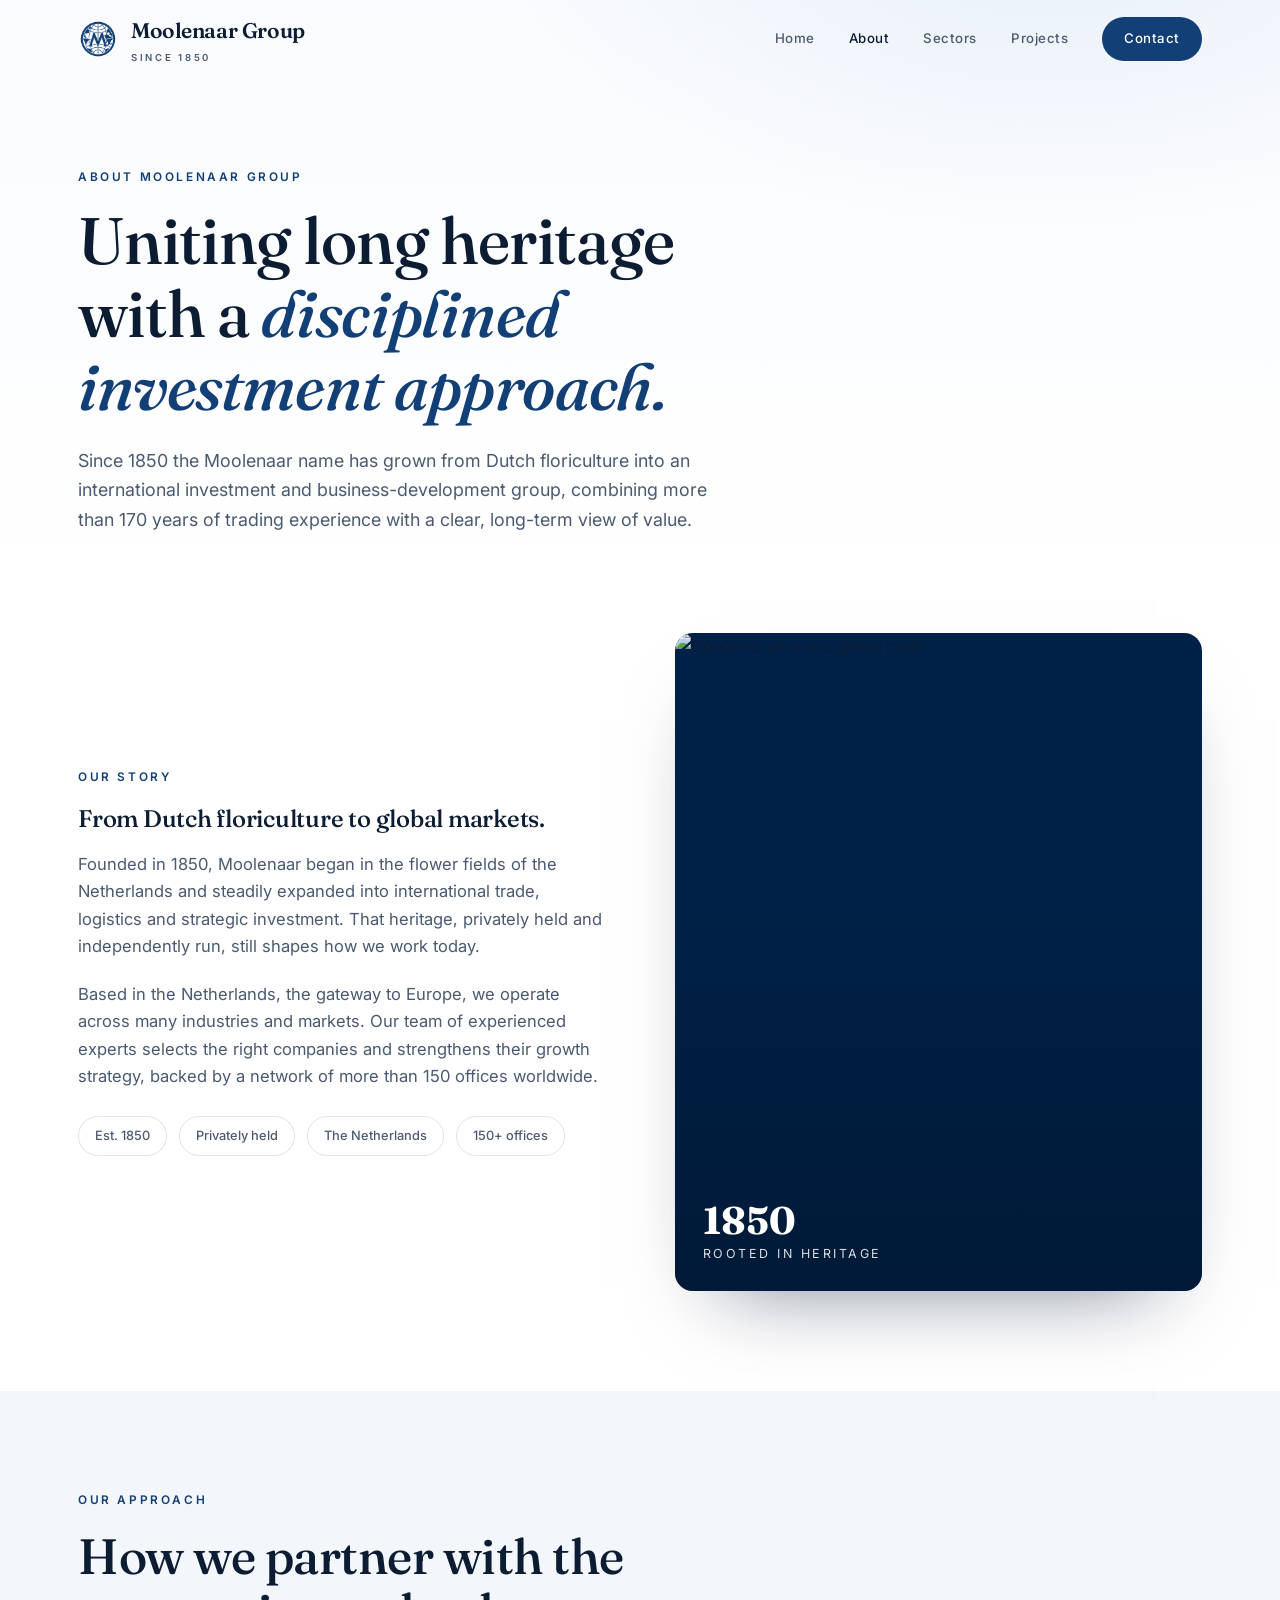
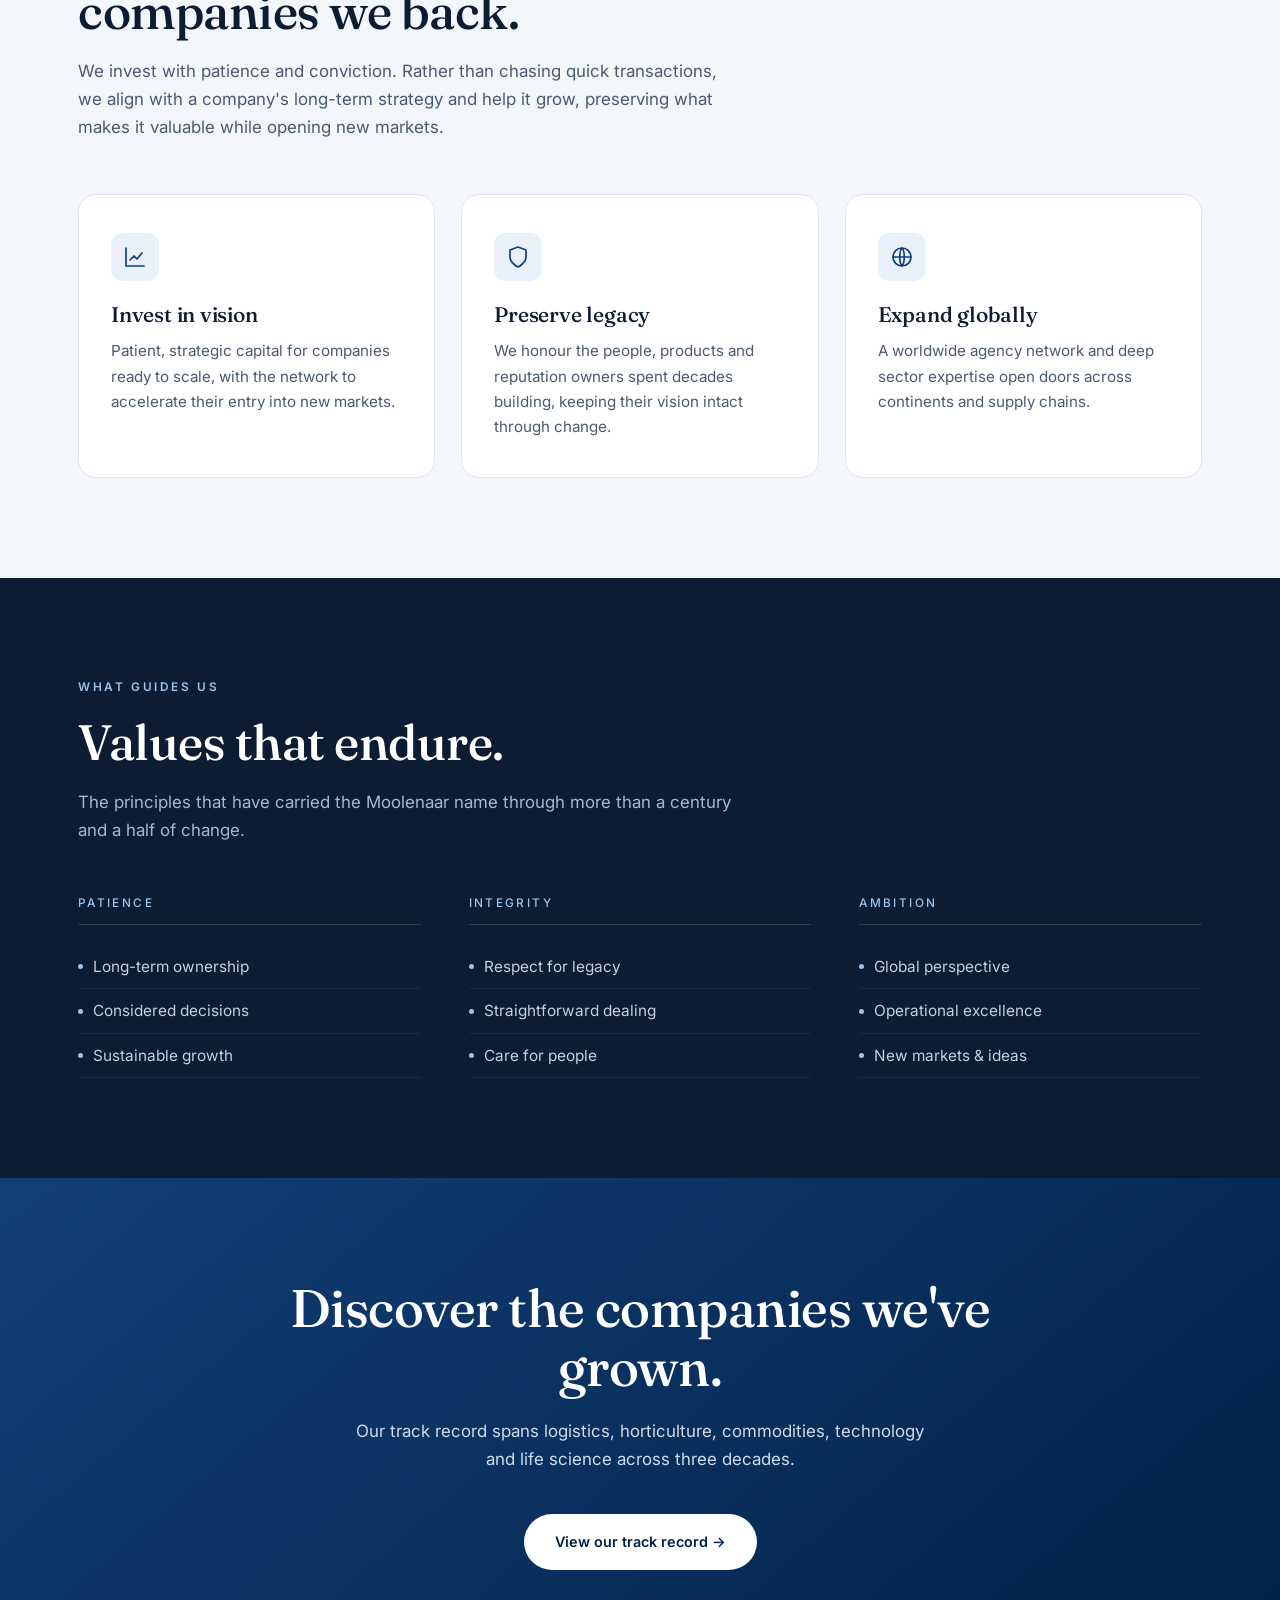
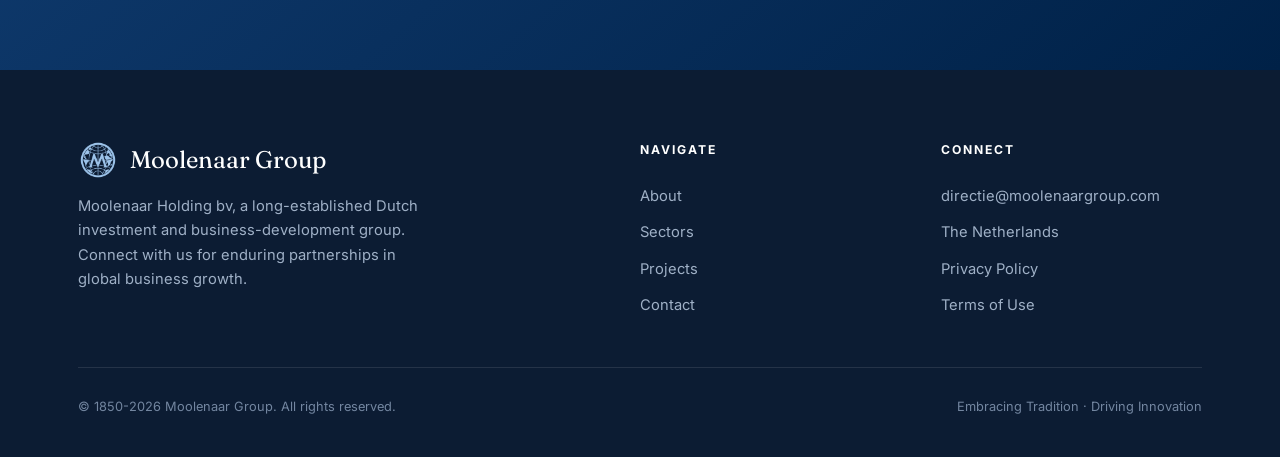
==== commit bc6cc137: "Add files via upload" ====
--- a/about.html
+++ b/about.html
@@ -35,7 +35,7 @@
   <div class="wrap">
     <div class="eyebrow reveal">About Moolenaar Group</div>
     <h1 class="reveal">Uniting long heritage with a <em>disciplined investment approach.</em></h1>
-    <p class="reveal">Since 1850 the Moolenaar name has grown from Dutch floriculture into an international investment and business-development group — combining more than 170 years of trading experience with a clear, long-term view of value.</p>
+    <p class="reveal">Since 1850 the Moolenaar name has grown from Dutch floriculture into an international investment and business-development group, combining more than 170 years of trading experience with a clear, long-term view of value.</p>
   </div>
 </section>
 
@@ -45,7 +45,7 @@
     <div class="reveal">
       <div class="eyebrow">Our story</div>
       <h2>From Dutch floriculture to global markets.</h2>
-      <p>Founded in 1850, Moolenaar began in the flower fields of the Netherlands and steadily expanded into international trade, logistics and strategic investment. That heritage — privately held and independently run — still shapes how we work today.</p>
+      <p>Founded in 1850, Moolenaar began in the flower fields of the Netherlands and steadily expanded into international trade, logistics and strategic investment. That heritage, privately held and independently run, still shapes how we work today.</p>
       <p>Based in the Netherlands, the gateway to Europe, we operate across many industries and markets. Our team of experienced experts selects the right companies and strengthens their growth strategy, backed by a network of more than 150 offices worldwide.</p>
       <div class="pillars">
         <span class="pill">Est. 1850</span>
@@ -68,7 +68,7 @@
     <div class="sec-head reveal">
       <div class="eyebrow">Our approach</div>
       <h2>How we partner with the companies we back.</h2>
-      <p>We invest with patience and conviction. Rather than chasing quick transactions, we align with a company's long-term strategy and help it grow — preserving what makes it valuable while opening new markets.</p>
+      <p>We invest with patience and conviction. Rather than chasing quick transactions, we align with a company's long-term strategy and help it grow, preserving what makes it valuable while opening new markets.</p>
     </div>
     <div class="cards3">
       <div class="card reveal">
@@ -132,7 +132,7 @@
           <span class="logo" aria-hidden="true"></span>
           Moolenaar Group
         </div>
-        <p>Moolenaar Holding bv — a long-established Dutch investment and business-development group. Connect with us for enduring partnerships in global business growth.</p>
+        <p>Moolenaar Holding bv, a long-established Dutch investment and business-development group. Connect with us for enduring partnerships in global business growth.</p>
       </div>
       <div class="foot-col">
         <h5>Navigate</h5>
@@ -150,7 +150,7 @@
       </div>
     </div>
     <div class="foot-bottom">
-      <span>© 1850–2026 Moolenaar Group. All rights reserved.</span>
+      <span>© 1850-2026 Moolenaar Group. All rights reserved.</span>
       <span>Embracing Tradition · Driving Innovation</span>
     </div>
   </div>
--- a/styles.css
+++ b/styles.css
@@ -21,6 +21,8 @@
   font-family:'Inter',system-ui,-apple-system,sans-serif;
   color:var(--ink);background:var(--bg);line-height:1.65;
   -webkit-font-smoothing:antialiased;overflow-x:hidden;
+  -webkit-text-size-adjust:100%;text-size-adjust:100%;
+  -webkit-tap-highlight-color:transparent;
 }
 h1,h2,h3,h4{font-family:'Fraunces',Georgia,serif;font-weight:500;line-height:1.12;letter-spacing:-.01em}
 a{color:inherit;text-decoration:none}
@@ -37,7 +39,7 @@
 
 /* ---------- Header ---------- */
 header{position:fixed;top:0;left:0;right:0;z-index:100;transition:.35s ease;background:rgba(255,255,255,0);border-bottom:1px solid transparent}
-header.scrolled{background:rgba(255,255,255,.9);backdrop-filter:blur(14px);border-bottom:1px solid var(--line)}
+header.scrolled{background:rgba(255,255,255,.9);-webkit-backdrop-filter:blur(14px);backdrop-filter:blur(14px);border-bottom:1px solid var(--line)}
 .nav{display:flex;align-items:center;justify-content:space-between;height:78px}
 .brand{display:flex;align-items:center;gap:13px;font-family:'Fraunces';font-size:1.32rem;font-weight:600;letter-spacing:-.02em}
 .logo{display:inline-block;width:40px;height:40px;flex:none;color:var(--blue);background-color:currentColor;-webkit-mask:url(logo-icon.png) center/contain no-repeat;mask:url(logo-icon.png) center/contain no-repeat}
@@ -49,7 +51,7 @@
 .menu a:hover,.menu a.active{color:var(--ink)}
 .menu a.cta{background:var(--blue);color:#fff;padding:11px 22px;border-radius:100px}
 .menu a.cta:hover{background:var(--blue-dark)}
-.burger{display:none;flex-direction:column;gap:5px;cursor:pointer;background:none;border:0}
+.burger{display:none;flex-direction:column;gap:5px;cursor:pointer;background:none;border:0;padding:11px;margin:-11px;-webkit-tap-highlight-color:transparent}
 .burger span{width:24px;height:2px;background:var(--ink);transition:.3s}
 
 /* header sitting over a dark hero (home) */
@@ -65,13 +67,15 @@
 }
 
 /* ---------- Page hero (inner pages) ---------- */
-.page-hero{padding:168px 0 66px;background:
+.page-hero{padding:168px 0 46px;background:
   radial-gradient(900px 500px at 82% -12%, var(--blue-soft) 0%, rgba(233,240,249,0) 60%),
   linear-gradient(180deg,#f9fbfe,#fff)}
 .page-hero .eyebrow{margin-bottom:16px}
 .page-hero h1{font-size:clamp(2.4rem,5.4vw,4.1rem);max-width:17ch}
 .page-hero h1 em{font-style:italic;color:var(--blue)}
 .page-hero p{font-size:1.12rem;color:var(--ink-soft);max-width:60ch;margin-top:22px}
+/* tighten the first content section directly under an inner-page hero */
+.page-hero + section{padding-top:52px}
 
 /* ---------- Home hero ---------- */
 .hero{position:relative;padding:174px 0 0;overflow:hidden;color:#eaf1fb;border-bottom:1px solid rgba(255,255,255,.09)}
@@ -131,6 +135,7 @@
 
 /* ---------- Two-column feature ---------- */
 .feature{display:grid;grid-template-columns:1fr 1fr;gap:70px;align-items:center}
+.feature h2{margin-bottom:18px}
 .feature p{color:var(--ink-soft);font-size:1.04rem;margin-bottom:20px}
 .feature-visual{position:relative;aspect-ratio:4/5;border-radius:var(--radius);overflow:hidden;background:var(--blue-dark);box-shadow:0 40px 80px -46px rgba(0,20,50,.55)}
 .feature-visual img{position:absolute;inset:0;width:100%;height:100%;object-fit:cover}
@@ -158,7 +163,7 @@
 .sector .label{position:absolute;left:22px;right:22px;bottom:20px;z-index:2;color:#fff}
 .sector .label h3{font-size:1.3rem;margin-bottom:6px}
 .sector .label p{font-size:.85rem;color:#cfdcec;line-height:1.5}
-.sector .tagpill{position:absolute;top:16px;left:16px;z-index:2;font-size:.66rem;font-weight:600;letter-spacing:.12em;text-transform:uppercase;color:#fff;background:rgba(255,255,255,.16);backdrop-filter:blur(4px);padding:6px 12px;border-radius:100px}
+.sector .tagpill{position:absolute;top:16px;left:16px;z-index:2;font-size:.66rem;font-weight:600;letter-spacing:.12em;text-transform:uppercase;color:#fff;background:rgba(255,255,255,.16);-webkit-backdrop-filter:blur(4px);backdrop-filter:blur(4px);padding:6px 12px;border-radius:100px}
 
 /* ---------- Expertise lists (dark) ---------- */
 .dark{background:var(--ink);color:#dbe5f1}
@@ -203,6 +208,15 @@
 .contact-item a,.contact-item p{font-size:1rem;color:var(--ink)}
 .contact-item a:hover{color:var(--blue)}
 
+/* ---------- Full-width image showcase ---------- */
+.showcase{position:relative;min-height:clamp(360px,52vw,600px);display:flex;align-items:flex-end;overflow:hidden;background:var(--blue-dark)}
+.showcase img{position:absolute;inset:0;width:100%;height:100%;object-fit:cover}
+.showcase::after{content:"";position:absolute;inset:0;background:linear-gradient(180deg,rgba(0,20,45,.15) 0%,rgba(0,20,45,.35) 55%,rgba(0,18,40,.9) 100%)}
+.showcase .showcase-in{position:relative;z-index:2;color:#fff;padding:0 0 clamp(36px,6vw,72px)}
+.showcase .eyebrow{color:var(--accent-light)}
+.showcase h2{font-size:clamp(1.9rem,3.6vw,3rem);max-width:20ch;color:#fff}
+.showcase p{color:#cfdcec;max-width:52ch;margin-top:16px;font-size:1.04rem}
+
 /* ---------- CTA band ---------- */
 .cta-band{background:linear-gradient(140deg,var(--blue) 0%,var(--blue-dark) 100%);color:#fff;text-align:center}
 .cta-band h2{font-size:clamp(2.1rem,4.5vw,3.3rem);max-width:22ch;margin:0 auto}
@@ -245,3 +259,10 @@
 @media(max-width:900px) and (min-width:600px){
   .cards3,.sector-grid,.exp-cols,.grid{grid-template-columns:1fr 1fr}
 }
+
+/* Touch devices (iOS/Android): avoid hover states sticking after a tap */
+@media (hover:none){
+  .card:hover,.proj:hover{transform:none;box-shadow:none}
+  .btn-primary:hover,.btn-ghost:hover{transform:none}
+  .sector:hover img,.hero-photo:hover img{transform:scale(1.02)}
+}
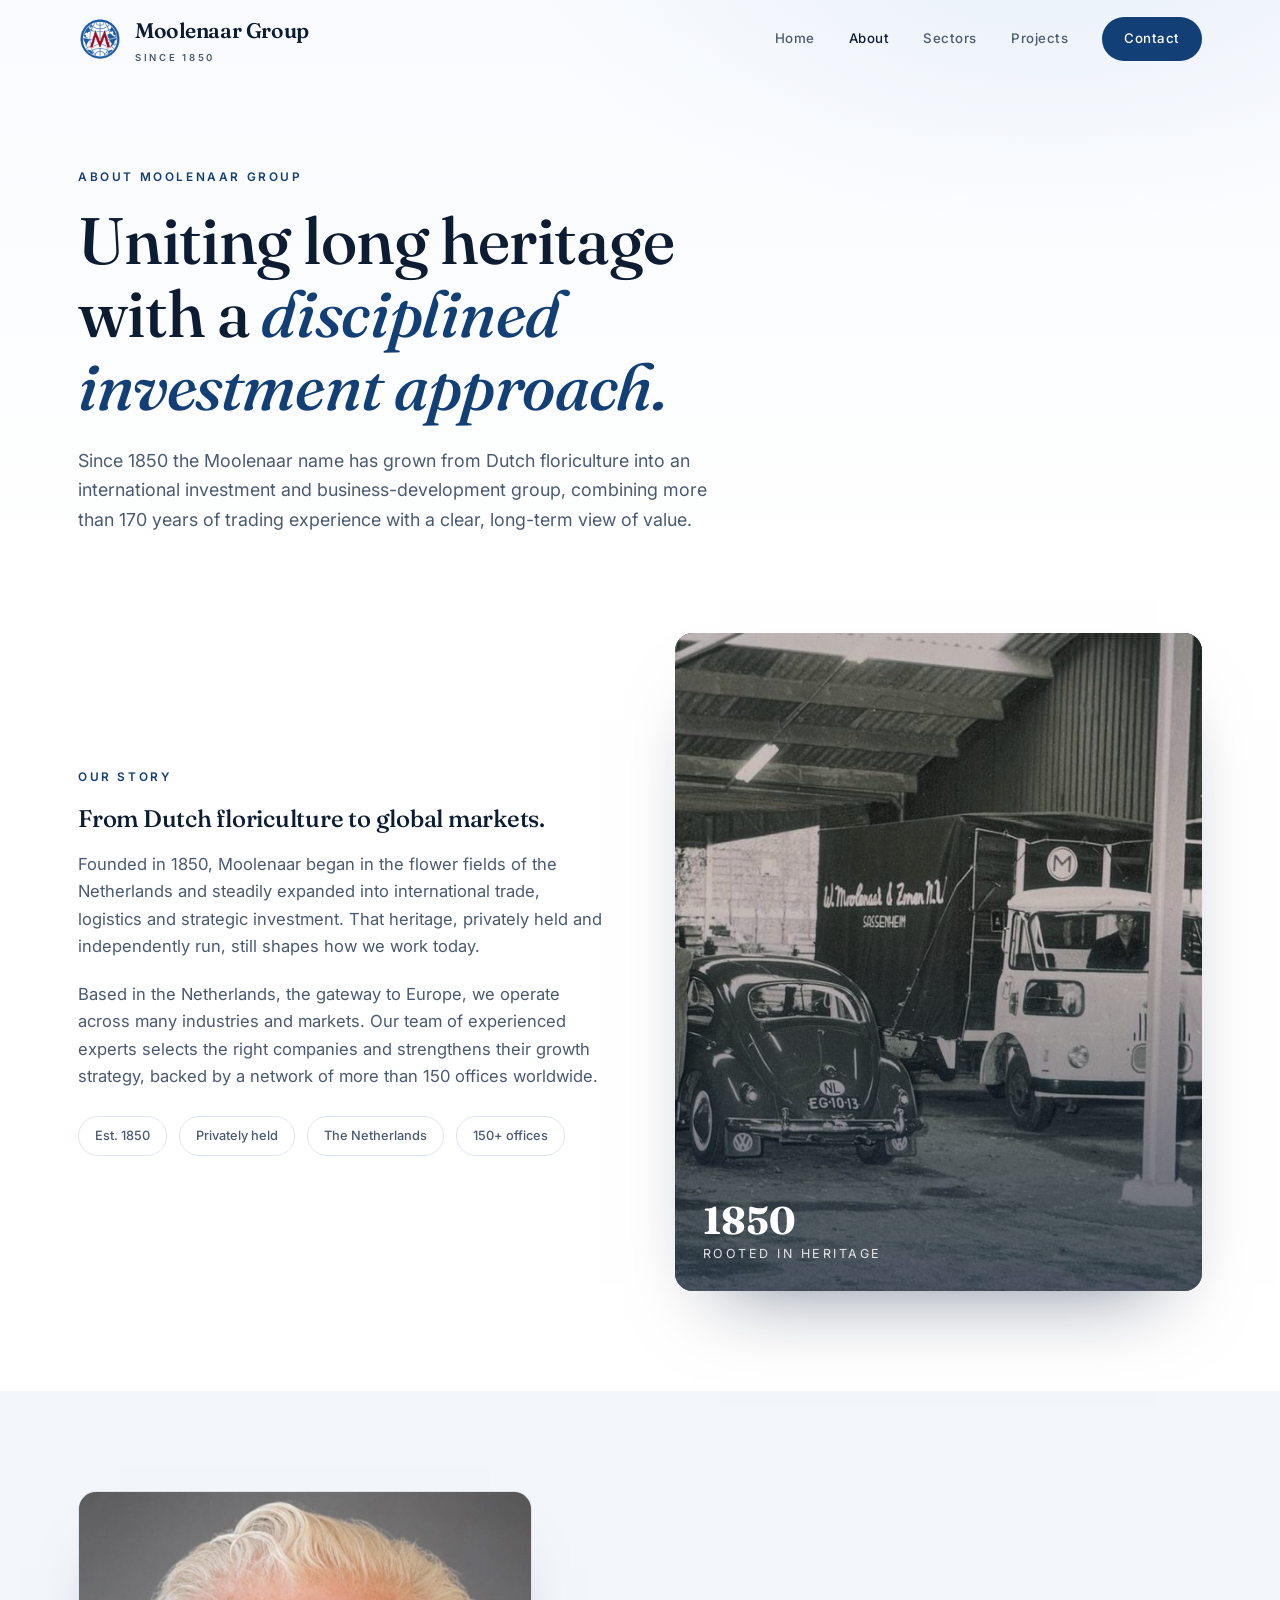
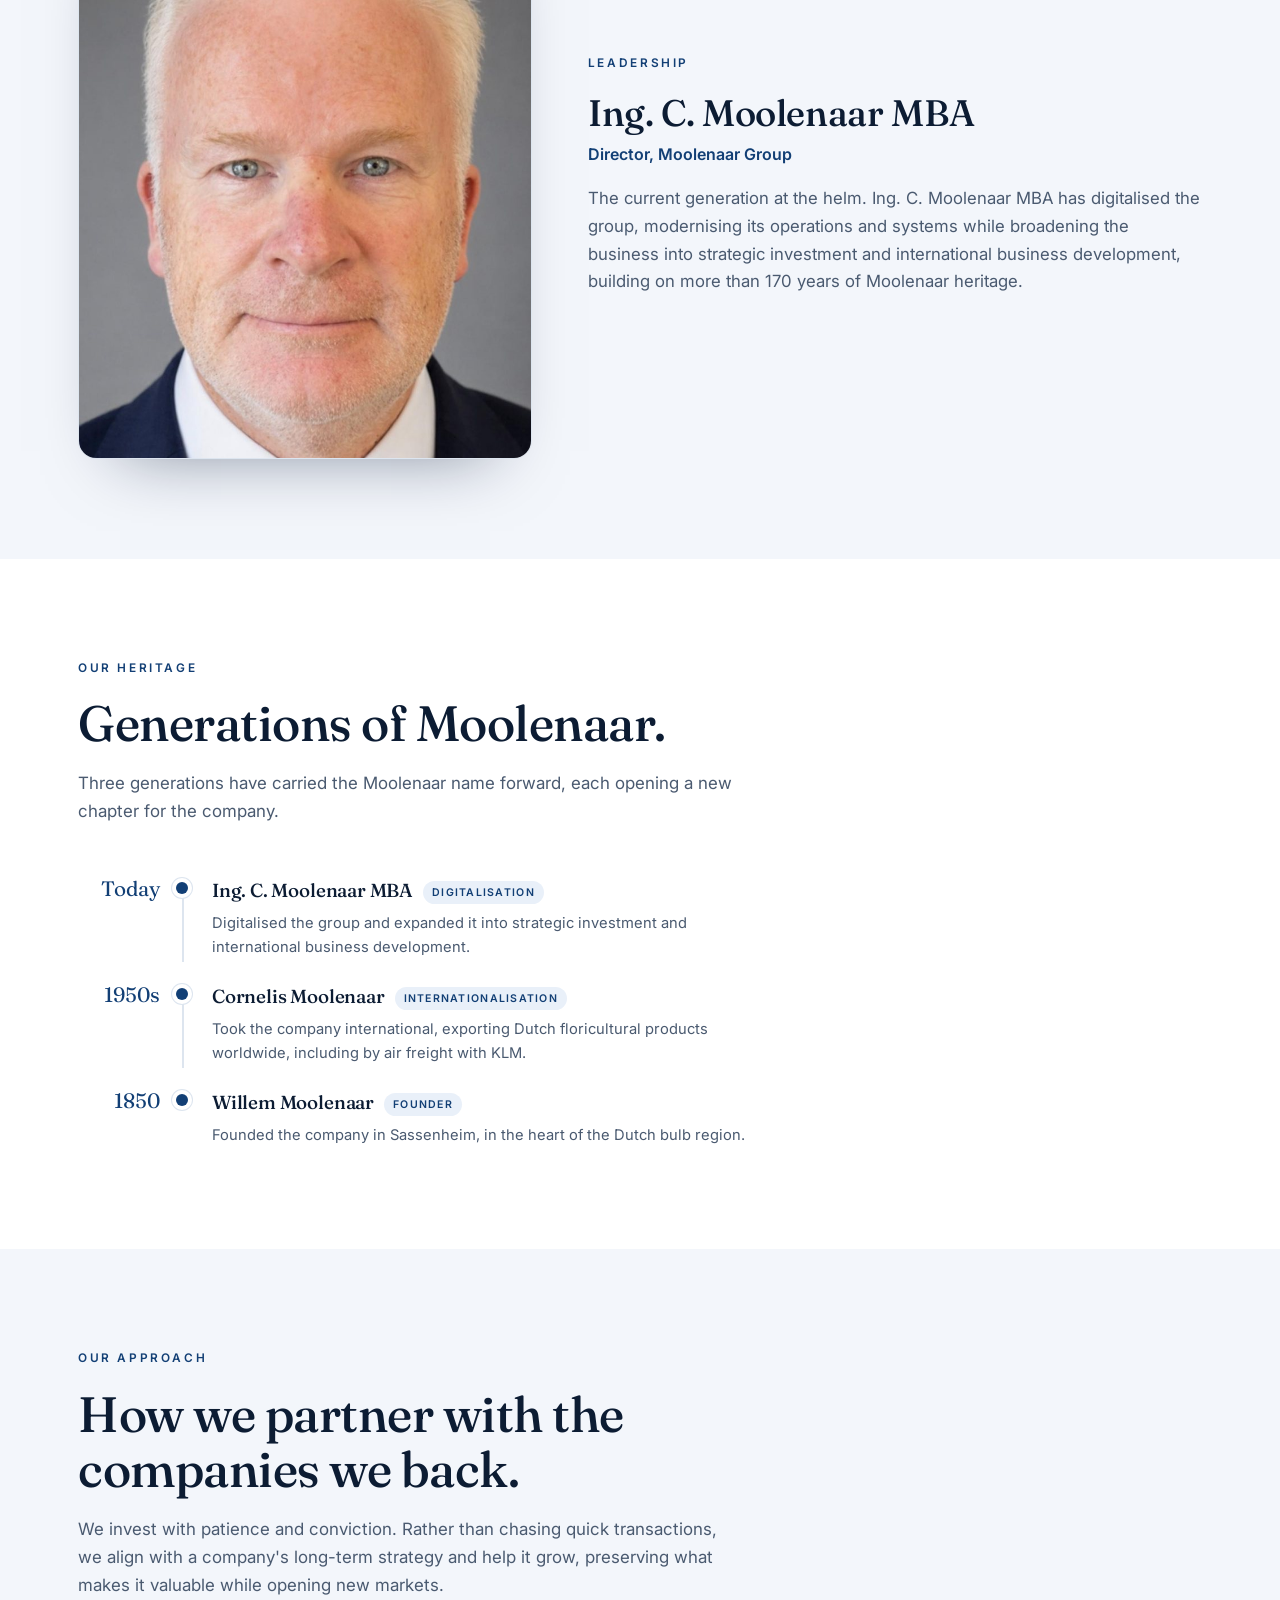
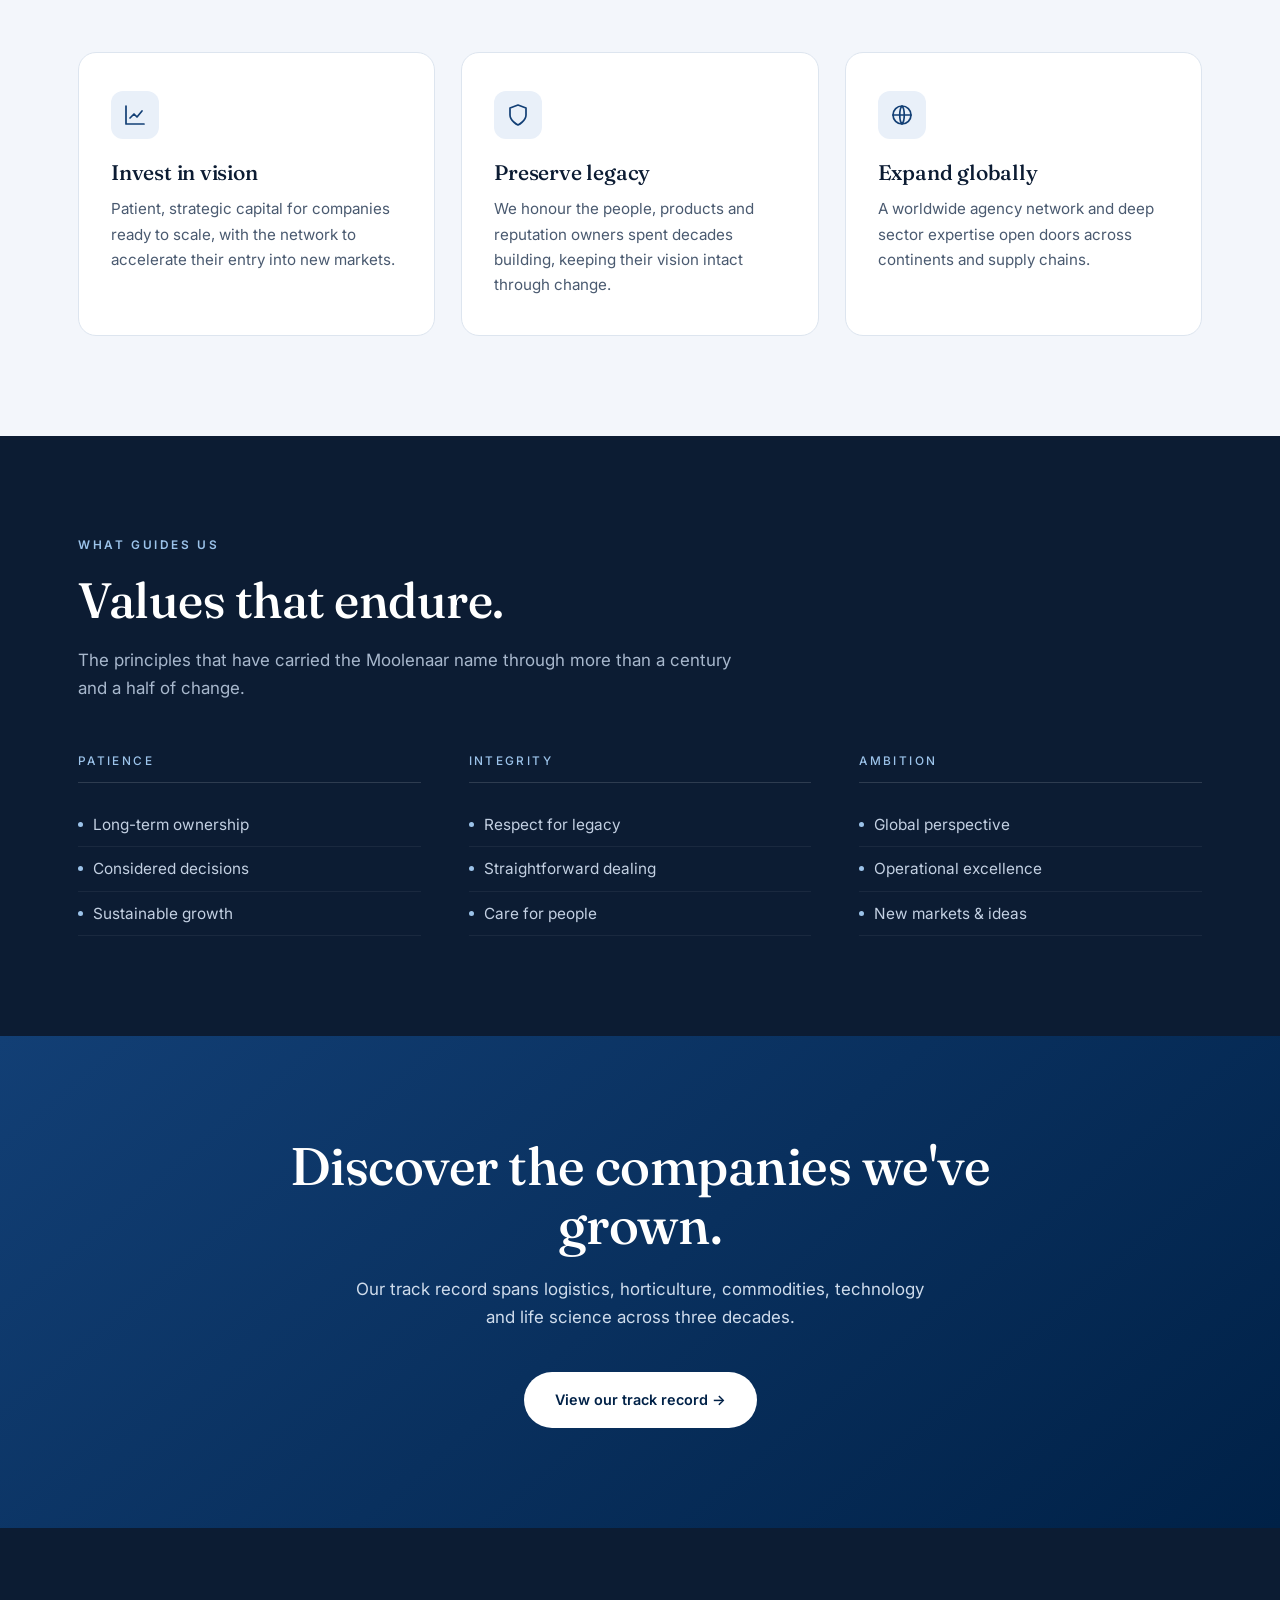
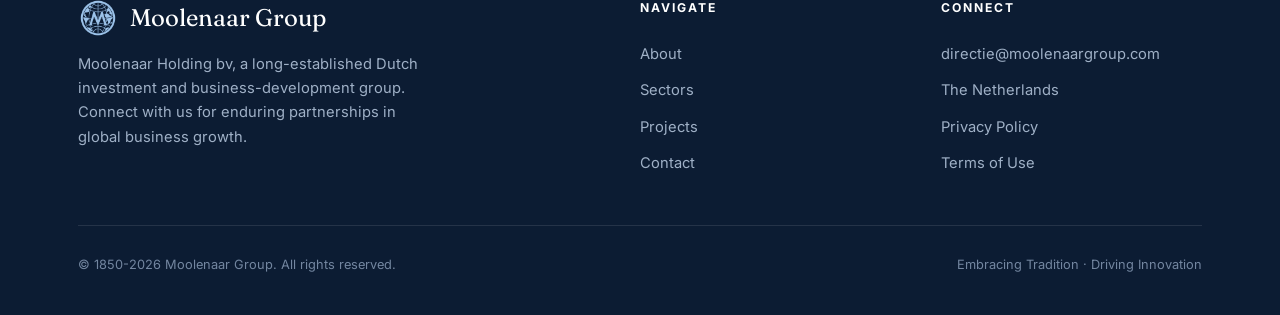
==== commit 179cb8bc: "Add files via upload" ====
--- a/about.html
+++ b/about.html
@@ -9,7 +9,7 @@
 <link rel="preconnect" href="https://fonts.gstatic.com" crossorigin>
 <link href="https://fonts.googleapis.com/css2?family=Fraunces:opsz,wght@9..144,400;9..144,500;9..144,600&family=Inter:wght@300;400;500;600;700&display=swap" rel="stylesheet">
 <link rel="stylesheet" href="styles.css">
-<link rel="icon" type="image/png" href="logo-icon.png">
+<link rel="icon" type="image/png" href="logo-color.png">
 <noscript><style>.reveal{opacity:1!important;transform:none!important}</style></noscript>
 </head>
 <body>
@@ -55,9 +55,57 @@
       </div>
     </div>
     <div class="feature-visual reveal">
-      <img src="https://commons.wikimedia.org/wiki/Special:FilePath/Container%20port%20-%20panoramio.jpg?width=900"
-           alt="Container port and global trade" loading="lazy" referrerpolicy="no-referrer">
+      <img src="history-founding.jpg" alt="W. Moolenaar &amp; Zonen N.V., Sassenheim" loading="lazy">
       <div class="est"><b>1850</b><span>Rooted in heritage</span></div>
+    </div>
+  </div>
+</section>
+
+<!-- LEADERSHIP -->
+<section class="alt">
+  <div class="wrap leader">
+    <div class="leader-photo reveal">
+      <img src="team-cmoolenaar.jpg" alt="Ing. C. Moolenaar MBA, director of Moolenaar Group" loading="lazy">
+    </div>
+    <div class="reveal">
+      <div class="eyebrow">Leadership</div>
+      <h3>Ing. C. Moolenaar MBA</h3>
+      <div class="title">Director, Moolenaar Group</div>
+      <p>The current generation at the helm. Ing. C. Moolenaar MBA has digitalised the group, modernising its operations and systems while broadening the business into strategic investment and international business development, building on more than 170 years of Moolenaar heritage.</p>
+    </div>
+  </div>
+</section>
+
+<!-- HERITAGE TIMELINE -->
+<section>
+  <div class="wrap">
+    <div class="sec-head reveal">
+      <div class="eyebrow">Our heritage</div>
+      <h2>Generations of Moolenaar.</h2>
+      <p>Three generations have carried the Moolenaar name forward, each opening a new chapter for the company.</p>
+    </div>
+    <div class="timeline">
+      <div class="tl reveal">
+        <div class="tl-year">Today</div>
+        <div class="tl-body">
+          <h3>Ing. C. Moolenaar MBA</h3><span class="tl-role">Digitalisation</span>
+          <p>Digitalised the group and expanded it into strategic investment and international business development.</p>
+        </div>
+      </div>
+      <div class="tl reveal">
+        <div class="tl-year">1950s</div>
+        <div class="tl-body">
+          <h3>Cornelis Moolenaar</h3><span class="tl-role">Internationalisation</span>
+          <p>Took the company international, exporting Dutch floricultural products worldwide, including by air freight with KLM.</p>
+        </div>
+      </div>
+      <div class="tl reveal">
+        <div class="tl-year">1850</div>
+        <div class="tl-body">
+          <h3>Willem Moolenaar</h3><span class="tl-role">Founder</span>
+          <p>Founded the company in Sassenheim, in the heart of the Dutch bulb region.</p>
+        </div>
+      </div>
     </div>
   </div>
 </section>
--- a/styles.css
+++ b/styles.css
@@ -45,6 +45,8 @@
 .logo{display:inline-block;width:40px;height:40px;flex:none;color:var(--blue);background-color:currentColor;-webkit-mask:url(logo-icon.png) center/contain no-repeat;mask:url(logo-icon.png) center/contain no-repeat}
 .wordmark .logo{color:#cfe0f4}
 footer .logo{color:var(--accent-light)}
+/* header nav uses the full-colour logo on a transparent background (not the mask) */
+.brand .logo{width:44px;height:44px;-webkit-mask:none;mask:none;background:url(logo-color.png) center/contain no-repeat}
 .brand small{display:block;font-family:'Inter';font-size:.6rem;font-weight:600;letter-spacing:.28em;text-transform:uppercase;color:var(--ink-soft);margin-top:2px}
 .menu{display:flex;gap:34px;align-items:center}
 .menu a{font-size:.83rem;font-weight:500;letter-spacing:.04em;color:var(--ink-soft);transition:.2s}
@@ -146,6 +148,29 @@
 .pillars{display:flex;gap:12px;flex-wrap:wrap;margin-top:26px}
 .pill{font-size:.8rem;font-weight:500;padding:8px 16px;border-radius:100px;background:#fff;border:1px solid var(--line);color:var(--ink-soft)}
 
+/* ---------- Leadership ---------- */
+.leader{display:grid;grid-template-columns:.85fr 1.15fr;gap:56px;align-items:center}
+.leader-photo{border-radius:var(--radius);overflow:hidden;aspect-ratio:4/5;background:var(--bg-alt);border:1px solid var(--line);box-shadow:0 34px 66px -42px rgba(0,20,50,.5)}
+.leader-photo img{width:100%;height:100%;object-fit:cover;object-position:center 12%}
+.leader h3{font-size:clamp(1.6rem,3vw,2.3rem)}
+.leader .title{color:var(--blue);font-weight:600;font-size:1rem;margin-top:8px}
+.leader p{color:var(--ink-soft);margin-top:18px;font-size:1.05rem}
+
+/* ---------- Heritage timeline ---------- */
+.timeline{max-width:860px;margin-top:4px}
+.tl{display:grid;grid-template-columns:82px 1fr;gap:22px;padding-bottom:22px}
+.tl:last-child{padding-bottom:0}
+.tl-year{font-family:'Fraunces';font-size:1.3rem;color:var(--blue);line-height:1.1;text-align:right}
+.tl-body{position:relative;padding-left:28px;border-left:2px solid var(--line);padding-bottom:2px}
+.tl:last-child .tl-body{border-left-color:transparent}
+.tl-body::before{content:"";position:absolute;left:-8px;top:4px;width:12px;height:12px;border-radius:50%;background:var(--blue);box-shadow:0 0 0 4px #fff,0 0 0 5px var(--line)}
+.tl h3{font-size:1.18rem;display:inline-block;margin-right:10px}
+.tl-role{display:inline-block;font-size:.66rem;font-weight:600;letter-spacing:.12em;text-transform:uppercase;color:var(--blue);background:var(--blue-soft);padding:3px 9px;border-radius:100px;vertical-align:middle}
+.tl p{color:var(--ink-soft);font-size:.92rem;max-width:60ch;margin-top:7px}
+.tl-img{margin-top:12px;border-radius:10px;overflow:hidden;border:1px solid var(--line);max-width:300px}
+.tl-img img{width:100%;display:block}
+.tl-img figcaption{font-size:.72rem;color:var(--ink-soft);padding:6px 10px;background:var(--bg-alt)}
+
 /* ---------- Approach cards ---------- */
 .cards3{display:grid;grid-template-columns:repeat(3,1fr);gap:26px}
 .card{background:#fff;border:1px solid var(--line);border-radius:var(--radius);padding:38px 32px;transition:.3s}
@@ -245,7 +270,9 @@
   .menu a{padding:14px 0;width:100%;border-bottom:1px solid var(--line);color:var(--ink-soft)}
   .menu a.cta{text-align:center;margin-top:12px;border-bottom:0;color:#fff}
   .burger{display:flex}
-  .hero-grid,.feature,.cards3,.sector-grid,.exp-cols,.grid,.foot-top,.contact-grid{grid-template-columns:1fr}
+  .hero-grid,.feature,.cards3,.sector-grid,.exp-cols,.grid,.foot-top,.contact-grid,.leader{grid-template-columns:1fr}
+  .tl{grid-template-columns:60px 1fr;gap:16px}
+  .tl-year{font-size:1.2rem;text-align:left}
   .stats{grid-template-columns:1fr 1fr;gap:30px;padding:40px 0 4px}
   .stat{padding:0}
   .stat + .stat::before{display:none}
